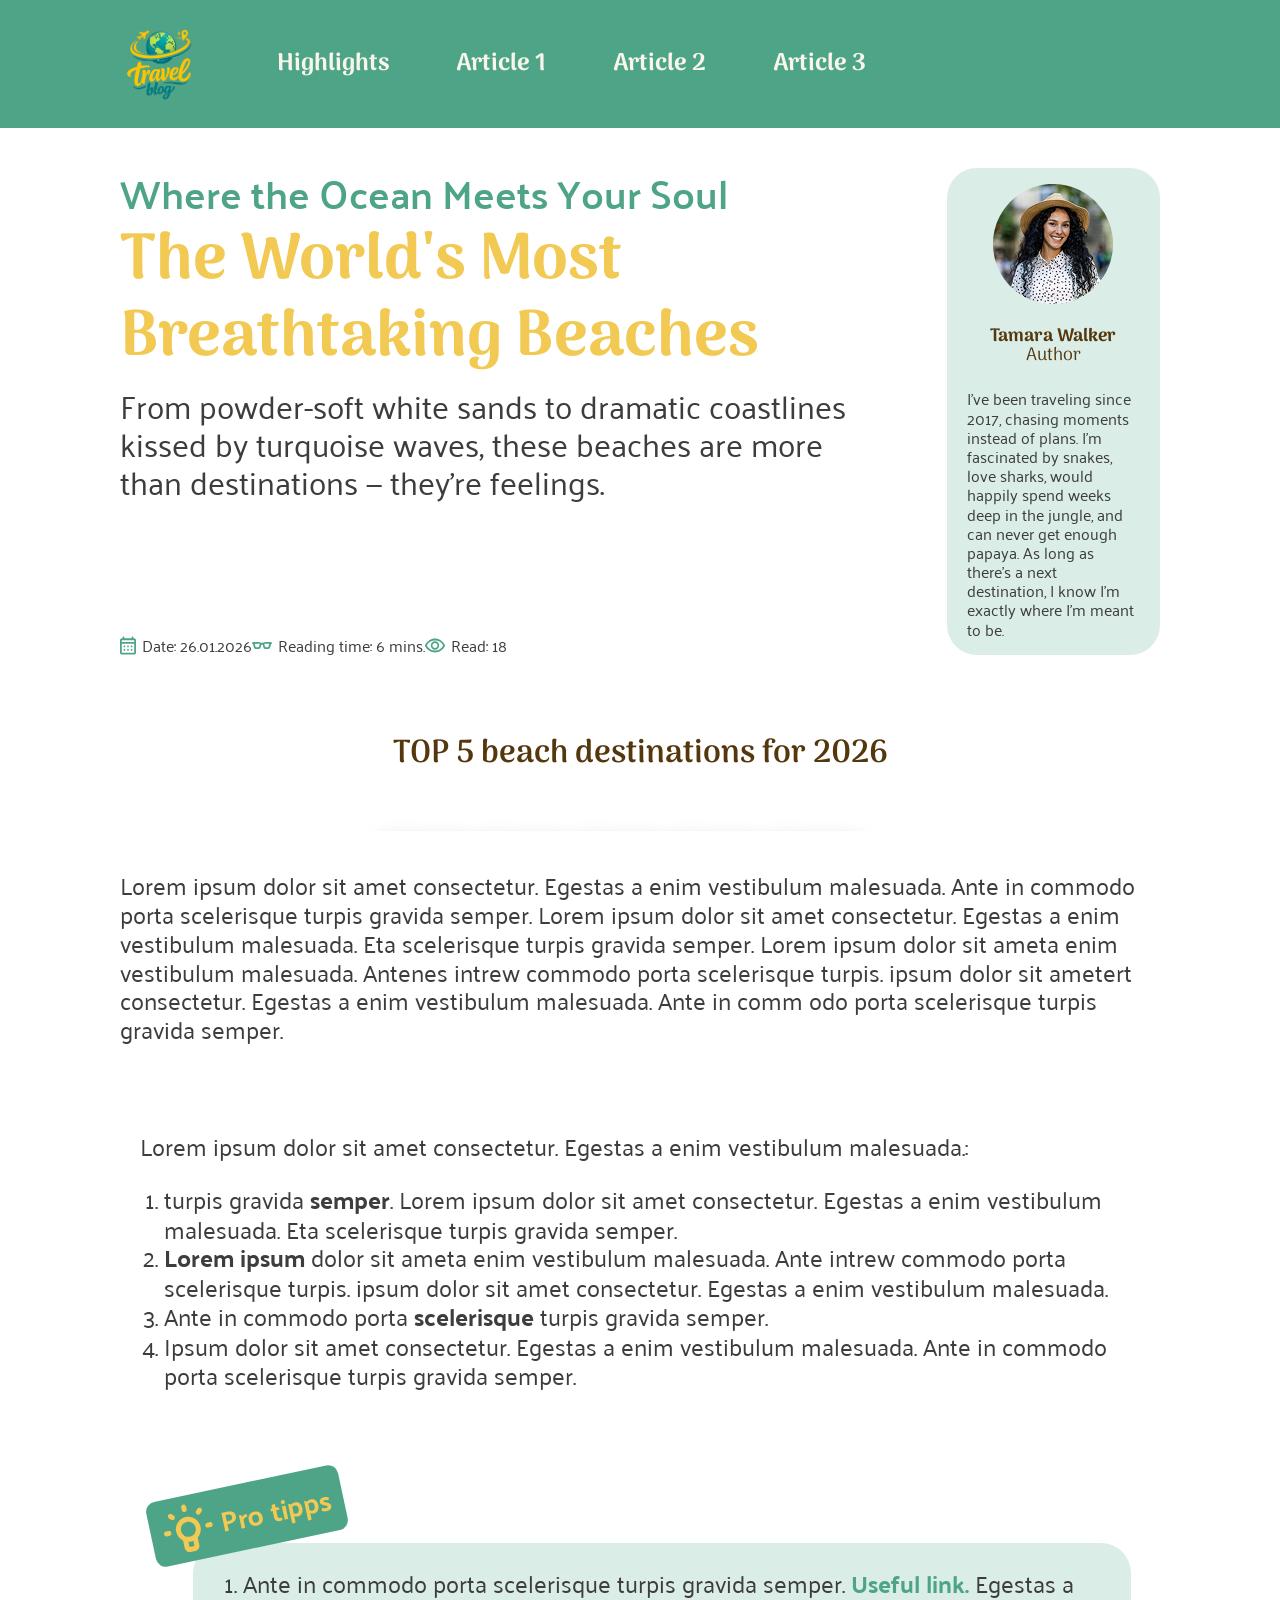
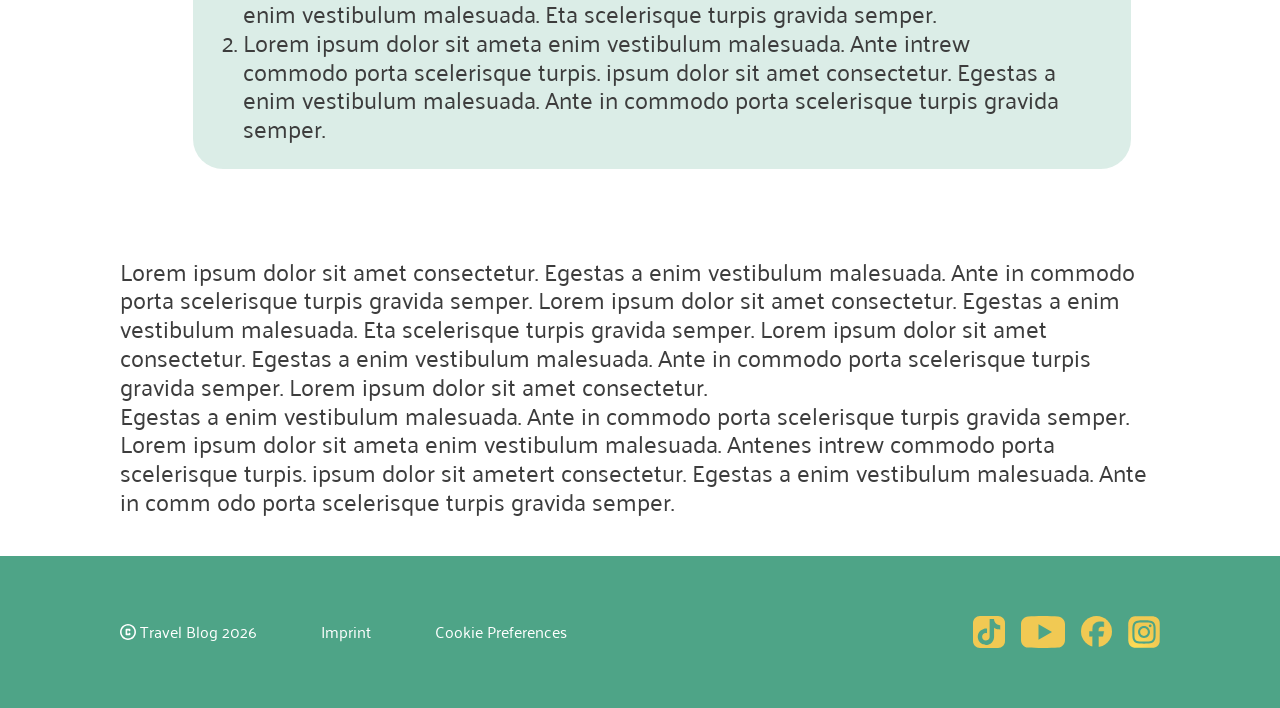
==== page/beaches.html @ 9c5f2b14 "WIP: old work-in-progress recovered" ====
<!doctype html>
<html lang="en">
    <head>
        <meta charset="UTF-8" />
        <meta name="viewport" content="width=device-width, initial-scale=1.0" />
        <title>Travelmate</title>

        <link rel="icon" type="image/x-icon" href="../assets/icons/favicon.png" />
        <link rel="stylesheet" href="../styles/variables.css" />
        <link rel="stylesheet" href="../styles/standard.css" />
        <link rel="stylesheet" href="../styles/fonts.css" />
        <link rel="stylesheet" href="../styles/page/page-definitions.css" />

        <link rel="stylesheet" href="../styles/components/header.css" />
        <link rel="stylesheet" href="../styles/components/content-main.css" />
        <link rel="stylesheet" href="../styles/components/footer.css" />
        <link rel="stylesheet" href="../styles/components/article-header.css" />
        <link rel="stylesheet" href="../styles/components/pro-tipps.css" />

        <link rel="stylesheet" href="../styles/page/beaches.css" />
    </head>
    <body>
        <!-- #region header -->
        <header>
            <nav>
                <a href="../index.html">
                    <img src="../assets/icons/favicon.png" alt="logo-icon" />
                </a>
                <ul>
                    <li>
                        <a href="../index.html">
                            <img class="nav-mobile" src="../assets/icons/mobile-home-icon.svg" alt="home button" />
                        </a>
                        <a class="nav-hover" href="../index.html#section-highlights">
                            <div class="nav-desktop">
                                <p>Highlights</p>
                                <img class="hover0" src="../assets/icons/hover-0.png" alt="hover-0" />
                            </div>
                        </a>
                    </li>
                    <li>
                        <a class="nav-hover" href="../page/beaches.html">
                            <img class="nav-mobile" src="../assets/icons/mobile-rocket-icon.svg" alt="rocket button" />
                            <div class="nav-desktop">
                                <p>Article 1</p>
                                <img class="hover1" src="../assets/icons/hover-1.png" alt="hover-1" />
                            </div>
                        </a>
                    </li>
                    <li>
                        <a class="nav-hover" href="../page/copenhagen.html">
                            <img class="nav-mobile" src="../assets/icons/mobile-help-icon.svg" alt="help button" />
                            <div class="nav-desktop">
                                <p>Article 2</p>
                                <img class="hover2" src="../assets/icons/hover-2.png" alt="hover-2" />
                            </div>
                        </a>
                    </li>
                    <li>
                        <a class="nav-hover" href="../page/pattaya.html">
                            <img
                                class="nav-mobile"
                                src="../assets/icons/mobile-contact-icon.svg"
                                alt="contact button"
                            />
                            <div class="nav-desktop">
                                <p>Article 3</p>
                                <img class="hover3" src="../assets/icons/hover-3.png" alt="hover-3" />
                            </div>
                        </a>
                    </li>
                </ul>
            </nav>
        </header>
        <!-- #endregion header -->

        <!-- #region content-main -->
        <section class="content-main">
            <section class="content-main-section section-header">
                <div>
                    <!-- 1st div =  Container for desktop flexbox -->
                    <div class="header-text">
                        <h2>Where the Ocean Meets Your Soul</h2>
                        <h1>The World's Most Breathtaking Beaches</h1>
                        <p>
                            From powder-soft white sands to dramatic coastlines kissed by turquoise waves, these beaches
                            are more than destinations — they're feelings.
                        </p>
                    </div>
                    <aside class="header-facts">
                        <div class="date">
                            <img src="../assets/icons/calendar-icon.svg" alt="calendar-icon" />
                            <p>Date: 26.01.2026</p>
                        </div>
                        <div class="reading-time">
                            <img src="../assets/icons/eyeglasses-icon.svg" alt="reading-time-icon" />
                            <p>Reading time: 6 mins.</p>
                        </div>
                        <div class="read">
                            <img src="../assets/icons/visibility-icon.svg" alt="reading-time-icon" />
                            <p>Read: 18</p>
                        </div>
                    </aside>
                </div>

                <div class="section-author">
                    <img src="../assets/img/avatar-wallker.png" alt="picture-of-author" />
                    <div class="name">
                        <h4>Tamara Walker</h4>
                        <h4 class="title">Author</h4>
                    </div>
                    <p>
                        I've been traveling since 2017, chasing moments instead of plans. I'm fascinated by snakes, love
                        sharks, would happily spend weeks deep in the jungle, and can never get enough papaya. As long
                        as there's a next destination, I know I'm exactly where I'm meant to be.
                    </p>
                </div>
            </section>
            <section class="content-main-section section-slider">
                <h3>TOP 5 beach destinations for 2026</h3>
                <section class="slider-cards">
                    <div class="radio_space">
                        <input type="radio" name="slider" value="zero" checked/>
                    </div>
                    <div class="radio_space">
                        <input type="radio" name="slider" value="one" />
                    </div>
                    <div class="radio_space">
                        <input type="radio" name="slider" value="two" />
                    </div>
                    <div class="radio_space">
                        <input type="radio" name="slider" value="three" />
                    </div>
                    <div class="radio_space">
                        <input type="radio" name="slider" value="four" />
                    </div>
                    <div class="card-wrapper">
                        <img class="cards-element ele-zero" src="../assets/img/beaches-img-4.jpg" alt="beach-img-0" />
                        <img class="cards-element ele-one" src="../assets/img/beaches-img-3.jpg" alt="beach-img-1" />
                        <img class="cards-element ele-two" src="../assets/img/beaches-img-2.jpg" alt="beach-img-2" />
                        <img class="cards-element ele-three" src="../assets/img/beaches-img-1.jpg" alt="beach-img-3" />
                        <img class="cards-element ele-four" src="../assets/img/beaches-img-0.jpg" alt="beach-img-4" />
                    </div>
                </section>
            </section>
            <section class="content-main-section section-article">
                <article>
                    <p>
                        Lorem ipsum dolor sit amet consectetur. Egestas a enim vestibulum malesuada. Ante in commodo
                        porta scelerisque turpis gravida semper. Lorem ipsum dolor sit amet consectetur. Egestas a enim
                        vestibulum malesuada. Eta scelerisque turpis gravida semper. Lorem ipsum dolor sit ameta enim
                        vestibulum malesuada. Antenes intrew commodo porta scelerisque turpis. ipsum dolor sit ametert
                        consectetur. Egestas a enim vestibulum malesuada. Ante in comm odo porta scelerisque turpis
                        gravida semper.
                    </p>
                    <div class="list">
                        <p>Lorem ipsum dolor sit amet consectetur. Egestas a enim vestibulum malesuada.:</p>
                        <ol>
                            <li>
                                turpis gravida <strong>semper</strong>. Lorem ipsum dolor sit amet consectetur. Egestas
                                a enim vestibulum malesuada. Eta scelerisque turpis gravida semper.
                            </li>
                            <li>
                                <strong>Lorem ipsum</strong> dolor sit ameta enim vestibulum malesuada. Ante intrew
                                commodo porta scelerisque turpis. ipsum dolor sit amet consectetur. Egestas a enim
                                vestibulum malesuada.
                            </li>
                            <li>Ante in commodo porta <strong>scelerisque</strong> turpis gravida semper.</li>
                            <li>
                                Ipsum dolor sit amet consectetur. Egestas a enim vestibulum malesuada. Ante in commodo
                                porta scelerisque turpis gravida semper.
                            </li>
                        </ol>
                    </div>
                    <aside>
                        <div class="section-pro-tipps">
                            <div class="pro-tipps-icon">
                                <img src="../assets/icons/pro-tipp-icon.svg" alt="light-bulb-icon" />
                                <p>Pro tipps</p>
                            </div>
                            <div class="pro-tipps-ol-spacing">
                                <ol>
                                    <li>
                                        Ante in commodo porta scelerisque turpis gravida semper.
                                        <a href="https://www.w3schools.com/tags/tag_span.asp">Useful link.</a> Egestas a
                                        enim vestibulum malesuada. Eta scelerisque turpis gravida semper.
                                    </li>
                                    <li>
                                        Lorem ipsum dolor sit ameta enim vestibulum malesuada. Ante intrew commodo porta
                                        scelerisque turpis. ipsum dolor sit amet consectetur. Egestas a enim vestibulum
                                        malesuada. Ante in commodo porta scelerisque turpis gravida semper.
                                    </li>
                                </ol>
                            </div>
                        </div>
                    </aside>
                    <p>
                        Lorem ipsum dolor sit amet consectetur. Egestas a enim vestibulum malesuada. Ante in commodo
                        porta scelerisque turpis gravida semper. Lorem ipsum dolor sit amet consectetur. Egestas a enim
                        vestibulum malesuada. Eta scelerisque turpis gravida semper. Lorem ipsum dolor sit amet
                        consectetur. Egestas a enim vestibulum malesuada. Ante in commodo porta scelerisque turpis
                        gravida semper. Lorem ipsum dolor sit amet consectetur.<br />
                        Egestas a enim vestibulum malesuada. Ante in commodo porta scelerisque turpis gravida semper.
                        Lorem ipsum dolor sit ameta enim vestibulum malesuada. Antenes intrew commodo porta scelerisque
                        turpis. ipsum dolor sit ametert consectetur. Egestas a enim vestibulum malesuada. Ante in comm
                        odo porta scelerisque turpis gravida semper.
                    </p>
                </article>
            </section>
        <!-- #endregion content-main -->

        <!-- #region footer -->
        <footer>
            <div>
                <div class="footer-copyright">
                    <ul>
                        <li>
                            <a href="../page/imprint.html"> <p>Imprint</p></a>
                        </li>
                        <li class="cookies">
                            <p>Cookie Preferences</p>
                        </li>
                        <li class="copyright">
                            <img src="../assets/icons/copyright-icon.svg" alt="copyright-icon" />
                            <p>Travel Blog 2026</p>
                        </li>
                    </ul>
                </div>
                <div class="footer-social">
                    <a href="https://www.tiktok.com/de-DE/" target="_blank">
                        <img src="../assets/icons/socials-tiktok-icon.svg" alt="tiktok-icon" />
                    </a>
                    <a href="https://www.youtube.com/" target="_blank">
                        <img src="../assets/icons/socials-youtube-icon.svg" alt="youtube-icon" />
                    </a>
                    <a href="https://www.facebook.com/" target="_blank">
                        <img src="../assets/icons/socials-facebook-icon.svg" alt="facebook-icon" />
                    </a>
                    <a href="https://www.instagram.com/" target="_blank">
                        <img src="../assets/icons/socials-instagram-icon.svg" alt="instagram-icon" />
                    </a>
                </div>
            </div>
        </footer>
        <!-- #endregion footer -->
    </body>
</html>
---- styles/variables.css ----
:root {
    /* <!-- #region colors --> */

    /* green #4ea487 */
    --color-main1: rgb(78, 164, 135);

    /* yellow #f1c953 */
    --color-main2: rgb(241, 201, 83);

    /* light-green #4ea48733 */
    --color-background: rgba(78, 164, 135, 0.2);

    /* very light-green ##4EA4874D */
    --color-bg-rslider: rgba(78, 164, 135, 0.302);
    
    /* brown #54370d */
    --text-color: rgb(84, 55, 13);

    /* grey #3d3d3d*/
    --paragraph-color: rgb(61, 61, 61);

    /* <!-- #endregion colors --> */

    /* <!-- #region border radius --> */

    --border-radius-desktop-bubble: 30px;
    --border-radius-mobile: 30px;

    /* <!-- #endregion border racius --> */

    /* <!-- #region ARTICLE fonts --> */
    --f-size-h1-desk: 4rem;
    --f-size-h2-desk: 2.5rem;
    --f-size-h3-desk: 2rem;
    --f-size-header-p-desk: 2rem;
    --f-size-h4-desk: 1.125rem;
    --f-size-author-p-desk: 1rem;
    --f-size-p-desk: 1.5rem;

    --f-size-h1-mobile: 2.5rem;
    --f-size-h2-mobile: 1.25rem;
    --f-size-h3-mobile: 1.25rem;
    --f-size-header-p-mobile: 1.125rem;
    --f-size-h4-mobile: 1rem;
    --f-size-author-p-mobile: 1rem;
    --f-size-p-mobile: 1rem;

    /* <!-- #endregion article fonts --> */

    /* #region faint-radio-slider */
    --fslider-height: 533px;
    --fslider-radio-size: 28px;
    --rslider-radio-size: 22px;
    --fslider-radio-border-radius: 20px;
    --fslider-radio-highlight: #f1c953;
    --fslider-radio-gap: 22px;
    --rslider-radio-gap: 8px;
    --fslider-radio-hover-w: 40px;
    /* #endregion faint-radio-slider */
}
---- styles/standard.css ----
* {
    box-sizing: border-box;
    position: relative;
    margin: 0;
    padding: 0;
    scroll-behavior: smooth;
}

html {
    font-size: 16px;
}
---- styles/fonts.css ----
/* arima-regular - latin */
@font-face {
    font-display: swap; /* Check https://developer.mozilla.org/en-US/docs/Web/CSS/@font-face/font-display for other options. */
    font-family: 'Arima';
    font-style: normal;
    font-weight: 400;
    src: url('../assets/fonts/arima-v7-latin-regular.woff2') format('woff2'); /* Chrome 36+, Opera 23+, Firefox 39+, Safari 12+, iOS 10+ */
}
/* arima-600 - latin */
@font-face {
    font-display: swap; /* Check https://developer.mozilla.org/en-US/docs/Web/CSS/@font-face/font-display for other options. */
    font-family: 'Arima';
    font-style: normal;
    font-weight: 600;
    src: url('../assets/fonts/arima-v7-latin-600.woff2') format('woff2'); /* Chrome 36+, Opera 23+, Firefox 39+, Safari 12+, iOS 10+ */
}
/* arima-700 - latin */
@font-face {
    font-display: swap; /* Check https://developer.mozilla.org/en-US/docs/Web/CSS/@font-face/font-display for other options. */
    font-family: 'Arima';
    font-style: normal;
    font-weight: 700;
    src: url('../assets/fonts/arima-v7-latin-700.woff2') format('woff2'); /* Chrome 36+, Opera 23+, Firefox 39+, Safari 12+, iOS 10+ */
}
/* palanquin-regular - latin */
@font-face {
    font-display: swap; /* Check https://developer.mozilla.org/en-US/docs/Web/CSS/@font-face/font-display for other options. */
    font-family: 'Palanquin';
    font-style: normal;
    font-weight: 400;
    src: url('../assets/fonts/palanquin-v17-latin-regular.woff2') format('woff2'); /* Chrome 36+, Opera 23+, Firefox 39+, Safari 12+, iOS 10+ */
}
/* palanquin-500 - latin */
@font-face {
    font-display: swap; /* Check https://developer.mozilla.org/en-US/docs/Web/CSS/@font-face/font-display for other options. */
    font-family: 'Palanquin';
    font-style: normal;
    font-weight: 500;
    src: url('../assets/fonts/palanquin-v17-latin-500.woff2') format('woff2'); /* Chrome 36+, Opera 23+, Firefox 39+, Safari 12+, iOS 10+ */
}
/* palanquin-600 - latin */
@font-face {
    font-display: swap; /* Check https://developer.mozilla.org/en-US/docs/Web/CSS/@font-face/font-display for other options. */
    font-family: 'Palanquin';
    font-style: normal;
    font-weight: 600;
    src: url('../assets/fonts/palanquin-v17-latin-600.woff2') format('woff2'); /* Chrome 36+, Opera 23+, Firefox 39+, Safari 12+, iOS 10+ */
}
/* palanquin-700 - latin */
@font-face {
    font-display: swap; /* Check https://developer.mozilla.org/en-US/docs/Web/CSS/@font-face/font-display for other options. */
    font-family: 'Palanquin';
    font-style: normal;
    font-weight: 700;
    src: url('../assets/fonts/palanquin-v17-latin-700.woff2') format('woff2'); /* Chrome 36+, Opera 23+, Firefox 39+, Safari 12+, iOS 10+ */
}
/* palanquin-dark-600 - latin */
@font-face {
    font-display: swap; /* Check https://developer.mozilla.org/en-US/docs/Web/CSS/@font-face/font-display for other options. */
    font-family: 'Palanquin Dark';
    font-style: normal;
    font-weight: 600;
    src: url('../assets/fonts/palanquin-dark-v17-latin-600.woff2') format('woff2'); /* Chrome 36+, Opera 23+, Firefox 39+, Safari 12+, iOS 10+ */
}
---- styles/page/page-definitions.css ----
/* global definitions for all sub-pages that are not index.html */
/* NOTE: clamp diff-size cant be done with variables */
h1 {
    font-family: "Arima";
    font-weight: 700;
    font-size: clamp(
        var(--f-size-h1-mobile),
        calc(100vw * (4 - 2.5) / 52.5 + var(--f-size-h1-mobile)),
        var(--f-size-h1-desk)
    );

    color: var(--color-main2);
    line-height: 120%;
}

h2 {
    font-family: "Palanquin";
    font-weight: 600;
    font-size: clamp(
        var(--f-size-h2-mobile),
        calc(100vw * (2.5 - 1.25) / 52.5 + var(--f-size-h2-mobile)),
        var(--f-size-h2-desk)
    );

    color: var(--color-main1);
}

h3 {
    font-family: "Arima";
    font-weight: 600;
    font-size: clamp(var(--f-size-h3-mobile), calc((var(--f-size-h3-desk) * 100vw / 840px)), var(--f-size-h3-desk));
    font-size: clamp(
        var(--f-size-h3-mobile),
        calc(100vw * (2 - 1.25) / 52.5 + var(--f-size-h3-mobile)),
        var(--f-size-h3-desk)
    );

    color: var(--text-color);
    line-height: 120%;
}

h4 {
    font-family: "Arima";
    font-weight: 700;
    font-size: clamp(var(--f-size-h4-mobile), calc((var(--f-size-h4-desk) * 100vw / 840px)), var(--f-size-h4-desk));
    font-size: clamp(
        var(--f-size-h4-mobile),
        calc(100vw * (1.125 - 1) / 52.5 + var(--f-size-h4-mobile)),
        var(--f-size-h4-desk)
    );
    color: var(--text-color);
}

p,
li,
a {
    font-family: "Palanquin";
    font-weight: 400;
    font-size: clamp(var(--f-size-p-mobile), calc((var(--f-size-p-desk) * 100vw / 840px)), var(--f-size-p-desk));
    font-size: clamp(
        var(--f-size-p-mobile),
        calc(100vw * (1.5 - 1) / 52.5 + var(--f-size-p-mobile)),
        var(--f-size-p-desk)
    );
    color: var(--text-color);
    line-height: 120%;
}

/* #region media queries */
@media screen and (min-width: 769px) {
    p,
    li,
    a {
        color: var(--paragraph-color);
    }
}

/* OPTIONAL media query */
@media screen and (max-width: 319px) {
    h1,
    h2,
    h3 {
        font-size: clamp(1rem, calc(100vw * (2.5 - 1) / 52.5 + 1rem), (var(--f-size-h1-mobile)));
    }
}
/* #endregion media queries */
---- styles/components/header.css ----
/* #region header */
header {
    nav {
        display: flex;
        justify-content: center;
        height: 70px;
        background-color: var(--color-main1);
    }

    a {
        display: flex;
        align-items: center;
        height: 100%;
        text-decoration: none;

        p {
            font-family: "Arima";
            font-weight: 700;
            font-size: 1.5rem;
            color: #f8f5eb;
        }
    }

    .nav-hover:hover {
        p {
            color: var(--color-main2);
        }

        .nav-desktop > img {
            transition: all 200ms ease-in-out;
            opacity: 1;
        }
    }

    .nav-hover:active {
        p {
            color: #f8f5eb;
        }
    }

    img {
        height: 56px;
        width: 56px;
    }

    ul {
        transition: all 150ms ease-in-out;

        display: flex;
        align-items: center;
        justify-content: center;

        position: fixed;
        bottom: 0;
        z-index: 3;

        width: 100%;
        height: 88px;
        gap: 48px;

        background-color: var(--color-main2);
        list-style-type: none;

        li {
            display: flex;
            height: 100%;
            align-items: center;

            img {
                height: 40px;
                width: 40px;
            }
        }
    }
}

/* mobile-first: do not show desktop version of nav-bar */
.nav-desktop {
    display: none;
}
/* #endregion header */

/* #region media queries */
@media screen and (min-width: 769px) {
    p,
    li,
    a {
        color: var(--paragraph-color);
    }
    /* #region header min-width: 769px */
    .nav-desktop {
        display: flex;
        flex-direction: column;
        align-items: center;
        position: relative;

        img {
            position: absolute;
            object-fit: contain;
            width: calc(100% + 50px);

            opacity: 0;
            transition: all 200ms ease-in-out;
        }

        .hover0 {
            top: 5px;
        }
        .hover1 {
            bottom: 19px;
        }
        .hover2 {
            top: 15px;
        }
        .hover3 {
            top: -24px;
            height: 80px;
        }
    }

    .nav-mobile {
        display: none;
    }

    header {
        nav {
            height: 128px;
            padding: 0px max(calc(50% - 600px), 120px);
            justify-content: flex-start;
            gap: clamp(16px, calc((100vw - 800px) * 86 / 600 + 16px), 102px);
        }

        ul {
            transition: all 0s ease-in-out; /* desktop -> mobile transition only unidirectional */

            position: relative;
            height: 100%;
            width: auto;
            gap: clamp(8px, calc((100vw - 800px) * 64 / 600 + 16px), 72px);
            background-color: #00000000;
        }

        img {
            height: 72px;
            width: 72px;
            padding-left: 6px;
        }
    }
    /* #endregion header min-width: 769px */
}

/* OPTIONAL media query */
@media screen and (max-width: 319px) {
    header {
        ul {
            height: clamp(20px, calc(100vw * 68 / 319 + 20px), 88px);
            transition: all 0s ease-in-out;

            gap: clamp(5px, calc(33vw * 43 / 319 + 5px), 48px);

            li img {
                width: clamp(16px, calc(60vw * 24 / 319 + 16px), 40px);
                height: clamp(16px, calc(60vw * 24 / 319 + 16px), 40px);
            }
        }
    }
}
/* #endregion media queries */
---- styles/components/content-main.css ----
.content-main {
    display: flex;
    flex-direction: column;
    align-items: center;
    width: 100%;
}

/* smooth content limitation for content sections with up to 120px padding */
/* |  |<---------- 1440 ---------->|  | */
/* |  |            Hero            |  | */
/* |  |<-120| Content (desk) |120->|  | */
/* |  |<- 20| Content (mobi) | 20->|  | */

.content-main-section {
    height: 100%;
    width: 100%;
    /* padding desktop/mobile top/bottom 80px -> 40px & left/right 120px -> 20px */
    padding: clamp(24px, calc((100vw - 400px) * (40 - 24) / 820 + 24px), 40px)
        clamp(20px, calc((100vw - 400px) * 100 / 840 + 20px), 120px);
}

@media screen and (min-width: 1441px) {
    .content-main-section {
        padding: 40px max(calc(50% - 720px + 120px), 120px);
    }
}
---- styles/components/footer.css ----
/* #region footer */
footer {
    background-color: var(--color-main1);
    height: 134px;
    margin-bottom: 88px;
    width: 100%;
    padding: 24px clamp(30px, calc((100vw - 400px) * 96 / 840 + 24px), 120px);
    display: flex;
    align-items: center;

    div {
        width: 100%;
        display: flex;
        justify-content: space-between;
        align-items: flex-end;
    }

    p {
        color: white;
        font-size: 1rem;
    }

    a {
        text-decoration: none;
        color: white;
        font-family: "Palanquin";
        font-size: 1rem;
    }

    .footer-copyright {
        display: flex;
        align-items: center;
        ul {
            display: flex;
            align-items: flex-start;
            list-style-type: none;
            display: flex;
            flex-direction: column;
            gap: 8px;
        }

        img {
            height: 16px;
        }

        .copyright {
            display: flex;
            align-items: center;
            gap: 4px;
        }
    }
    .footer-social {
        display: flex;
        align-items: flex-end;
        justify-content: flex-end;
        width: 200px;
        gap: clamp(8px, 3.5vw, 16px);

        img {
            height: 24px;
        }
        a {
            display: flex;
            align-items: center;
        }
    }
}
/* #endregion footer */

/* #region media queries */
@media screen and (min-width: 1441px) {
    footer {
        padding: 24px max(calc(50% - 720px + 120px), 120px);
    }
}

@media screen and (min-width: 769px) {
    footer {
        height: 152px;
        margin-bottom: 0;
        align-items: center;

        div {
            align-items: center;
        }

        .footer-copyright ul {
            display: flex;
            flex-direction: row;
            align-items: center;
            gap: clamp(8px, 5vw, 72px);
        }

        .copyright {
            order: -2;
            font-size: 1.125rem;
        }

        .footer-social {
            img {
                height: 32px;
            }

            a {
                display: flex;
                align-items: center;
            }
        }
    }
}

@media screen and (min-width: 320px) and (max-width: 374px) {
    footer {
        margin-bottom: clamp(20px, calc(100vw * 68 / 319 + 20px), 88px);

        div {
            flex-direction: column;
            gap: 5px;

            .footer-copyright {
                align-items: flex-start;
                ul {
                    .cookies {
                        display: none;
                    }
                    .copyright {
                        order: -2;
                    }
                }
            }

            .footer-social {
                flex-direction: row;
                align-items: space-between;
                width: 100%;
            }
        }
    }
}

/* OPTIONAL media query */
@media screen and (max-width: 319px) {
    footer {
        margin-bottom: clamp(20px, calc(100vw * 68 / 319 + 20px), 88px);
        height: clamp(80px, calc(100vw * 54 / 319 + 80px), 134px);
        padding: 0;

        div {
            flex-direction: column;
            gap: 5px;
            .footer-copyright {
                align-items: center;

                ul {
                    .cookies {
                        display: none;
                    }
                    .copyright {
                        order: -2;
                    }
                    a,
                    p {
                        font-size: clamp(0.5rem, calc(100vw * 0.5 / 20 + 0.5rem), 1rem);
                    }
                }
            }

            .footer-social {
                flex-direction: row;
                justify-content: center;
                /* align-items: space-between; */
                align-items: flex-start;

                width: 100%;
                img {
                    width: clamp(16px, calc(100vw * 16 / 319 + 16px), 32px);
                }
            }
        }
    }
}
/* #endregion footer min-width: 769px*/

/* #endregion media queries */
---- styles/components/article-header.css ----
.section-header {
    height: 100%;
    width: 100%;
    display: flex;
    flex-direction: column;
    gap: 24px;

    > div {
        display: flex;
        flex-direction: column;
        justify-content: center;
        text-align: left;
        gap: 24px;
    }

    h2 {
        line-height: 120%;
    }
    .header-text {
        height: 100%;
        display: flex;
        flex-direction: column;
        gap: 8px;
    }
}

.section-author {
    width: 100%;
    background-color: var(--color-background);
    border-radius: var(--border-radius-mobile);

    display: flex;
    flex-direction: column;
    align-items: center;
    gap: 16px;
    padding: 16px 8px;

    p,
    h4 {
        text-align: center;
    }

    .title {
        font-weight: 400;
        line-height: 110%;
    }

    .name {
        gap: 0;
        line-height: 110%;
    }
}

.header-facts {
    width: 100%;
    display: flex;
    gap: clamp(16px, calc((100vw - 400px) * 16px / 1000px + 16px), 32px);
    flex-wrap: wrap;

    div {
        display: flex;
        flex-direction: row;
        gap: 6px;
    }
    .date img {
        width: 16px;
    }
    .reading-time img {
        width: 20px;
    }
    .read img {
        width: 20px;
    }
}

/* #region media queries */
@media screen and (min-width: 769px) {
    .section-header {
        display: flex;
        flex-direction: row;
        justify-content: space-between;

        p {
            font-size: 2rem;
            width: 95%;
        }

        aside p {
            font-size: 1rem;
        }

        .section-author {
            padding: 16px 16px;
            width: 45%;

            p {
                font-size: 1rem;
                text-align: left;
            }
            .name {
                gap: 6px;
            }
        }
    }
}
/* #endregion media queries */
---- styles/components/pro-tipps.css ----
.section-pro-tipps {
    height: 100%;
    width: 100%;

    /* as in other clamps: use linear function f(x) = m(x-x0)+y0 with m = (y2 - y1) / (x2 - x1)*/
    padding: 0 clamp(0px, calc((100vw - 400px) * 33.5 / (1400 - 400)), 33.5px);

    display: flex;
    flex-direction: column;
    justify-content: center;
    align-items: flex-start;

    position: relative;

    .pro-tipps-icon {
        /* position: absolute; */
        display: flex;
        align-items: center;
        justify-content: center;
        background-color: var(--color-main1);

        gap: 8px;
        border-radius: 10px;
        height: 66px;
        width: 196px;

        transform: rotate(-12deg);
        top: 6px;
        /* left: 0px; */

        p {
            color: var(--color-main2);
            font-size: 1.75rem;
            font-weight: 700;
        }

        img {
            width: 50px;
            height: 50px;
        }
    }

    .pro-tipps-ol-spacing {
        padding-left: clamp(0px, calc(100vw - 400px) * (50 / 1000), 50px);
    }

    ol {
        background-color: var(--color-background);
        border-radius: 30px;

        /* school was a while ago... f(x) = (x-x1) * (y2 - y1) / (x2 - x1) + y1 */
        padding: clamp(24px, calc((100vw - 400px) * 2 / 1000 + 24px), 26px) clamp(23px, calc((100vw * 27 / 900 + 23px)), 50px);

        a {
            text-decoration: none;
            color: var(--color-main1);
            font-weight: 700;
        }
    }
}
---- styles/page/beaches.css ----
/* #region content-main */
.section-article {
    article {
        display: flex;
        flex-direction: column;
        align-items: center;
        gap: 32px;

        .list {
            width: min(1000px, 100%);
            display: flex;
            flex-direction: column;
            list-style-position: outside;
            gap: 24px;

            p {
                width: 100%;
            }

            ol {
                padding-left: 3ch;
                width: 100%;
                display: flex;
                flex-direction: column;
            }
        }
    }
}

/* #region slider */
.section-slider {
    position: relative;
    display: flex;
    flex-direction: column;
    align-items: center;
    justify-content: center;

    /* too old for school... f(x) = (x-x1) * (y2 - y1) / (x2 - x1) + y1 */
    gap: clamp(16px, calc((100vw - 400px) * (64px - 16px) / (1400px - 400px) + 16px), 64px);

    width: 100%;
    overflow: hidden;

    .radio_space {
        display: flex;
        align-items: flex-end;
        justify-content: center;
        width: var(--fslider-radio-hover-w);
        height: 100%;
    }

    .slider-cards {
        display: flex;
        height: clamp(360px, calc((100vw - 400px) * 80px / (769px - 400px)) + 360px, 440px);

        /* enough space for hover effect */
        gap: calc(var(--rslider-radio-gap) - calc((var(--fslider-radio-hover-w) - var(--rslider-radio-size)) / 2));

        .card-wrapper {
            width: 100%;
            height: 100%;

            display: flex;
            flex-direction: row;
            transition: all 0.5s ease-in-out;
        }

        .cards-element {
            width: clamp(200px, calc((100vw - 400px) * 100px / 1000px) + 200px, 300px);
            height: clamp(300px, calc((100vw - 400px) * 140px / 1000px) + 300px, 440px);

            object-fit: cover;
            /* object-position: center; */
            z-index: 1;

            box-shadow: -9px 5px 20px 0px #00000040;
            border-radius: 16px;

            transform-origin: 50% 50%;
            transition: transform 250ms ease-in-out;
        }

        input {
            z-index: 2;

            appearance: none;
            background-color: var(--color-bg-rslider);
            width: var(--rslider-radio-size);
            height: var(--rslider-radio-size);
            border-radius: var(--fslider-radio-border-radius);
        }

        input:hover {
            width: var(--fslider-radio-hover-w);
            background-color: var(--color-main1);
        }

        /* set up selection */
        input[type="radio"] {
            display: grid;
            place-content: center;
        }

        /* design selection */
        input[type="radio"]::before {
            content: "";
            width: var(--fslider-radio-hover-w);
            height: var(--rslider-radio-size);
            border-radius: 20px;
            transition: 120ms transform ease-in-out;

            /* set the shadow "too big" (overflow circle) and still hide it */
            box-shadow: inset 2em 2em var(--color-main1);
            transform: scale(0);
        }

        /* show selection */
        input[type="radio"]:checked::before {
            transform: scale(1);
        }
    }
}
/* #endregion slider */
/* #endregion content-main */

/* #region media queries */
@media screen and (max-width: 768px) {
    .card-wrapper {
        position: absolute;
    }

    /* add radio functionality */
    .radio_space:has(input[value="zero"]:checked) ~ .card-wrapper {
        .ele-zero {
            transform: perspective(250px) rotateY(0deg) translateX(20px);
        }
        .ele-zero ~ .cards-element {
            transform: perspective(250px) rotateY(-20deg) translateX(20px);
        }
    }

    .radio_space:has(input[value="one"]:checked) ~ .card-wrapper {
        .ele-one ~ .cards-element {
            transform: perspective(250px) rotateY(-20deg) translateX(20px);
        }
    }

    .radio_space:has(input[value="two"]:checked) ~ .card-wrapper {
        .ele-two ~ .cards-element {
            transform: perspective(250px) rotateY(-20deg) translateX(20px);
        }
    }

    .radio_space:has(input[value="three"]:checked) ~ .card-wrapper {
        .ele-three ~ .cards-element {
            transform: perspective(250px) rotateY(-20deg) translateX(20px);
        }
    }

    .radio_space:has(input[value="four"]:checked) ~ .card-wrapper {
        .ele-four ~ .cards-element {
            transform: perspective(250px) rotateY(-20deg) translateX(20px);
        }
    }
}

@media screen and (min-width: 769px) {
    .card-wrapper {
        position: absolute;
    }

    .cards-element {
        transform: perspective(250px) rotateY(10deg) translate(-9px);
    }

    .section-slider {
        .card-wrapper {
            position: static;
        }

        .radio_space {
            display: none;
        }

        .cards-element {
            transform: perspective(250px) rotateY(10deg) translate(-9px);
        }

        .slider-cards {
            top: 64px;

            .cards-element:hover {
                transform: perspective(250px) rotateY(0) translateX(0) scaleX(1.5) scaleY(1.2);
                z-index: 2;
            }

            .cards-element:hover ~ .cards-element {
                transform: perspective(250px) rotateY(-10deg) translateX(-20px);
            }
        }
    }
    .section-article {
        article {
            gap: 88px;
        }
    }
}
/* #endregion media queries */
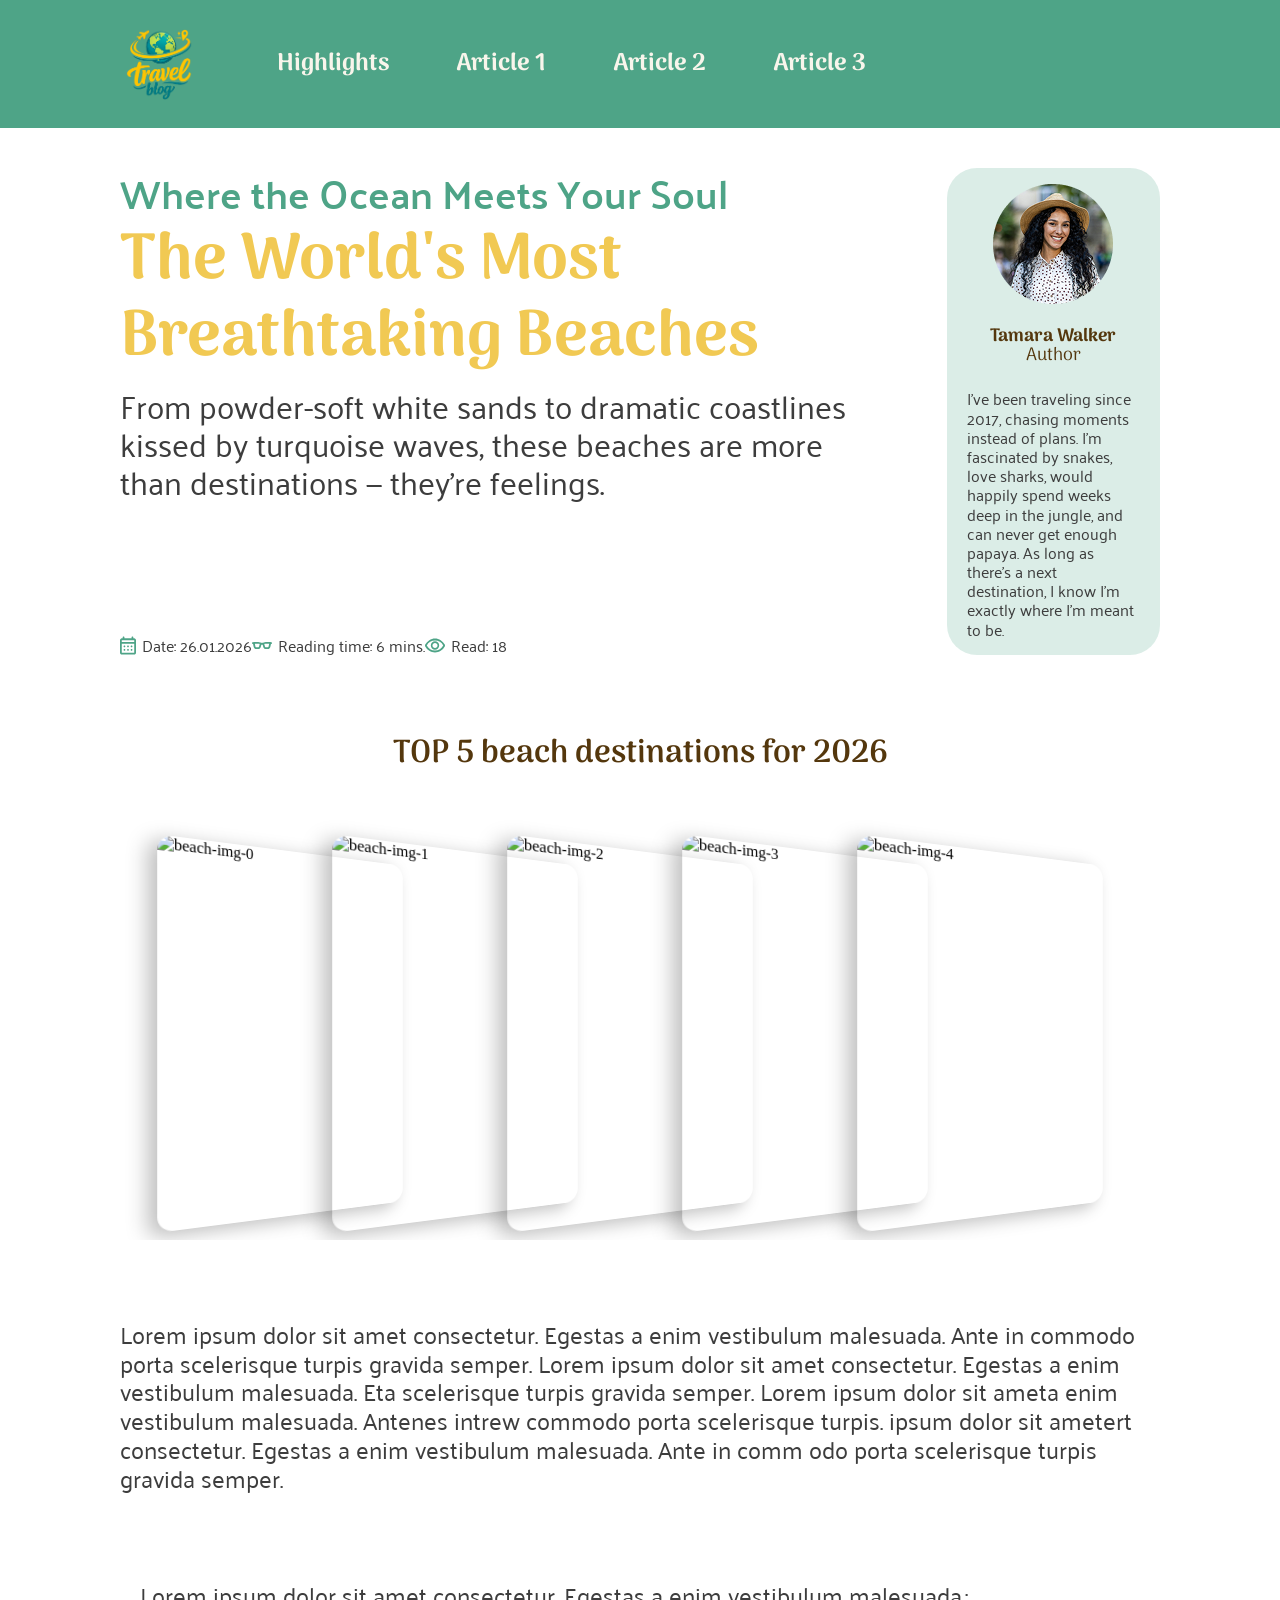
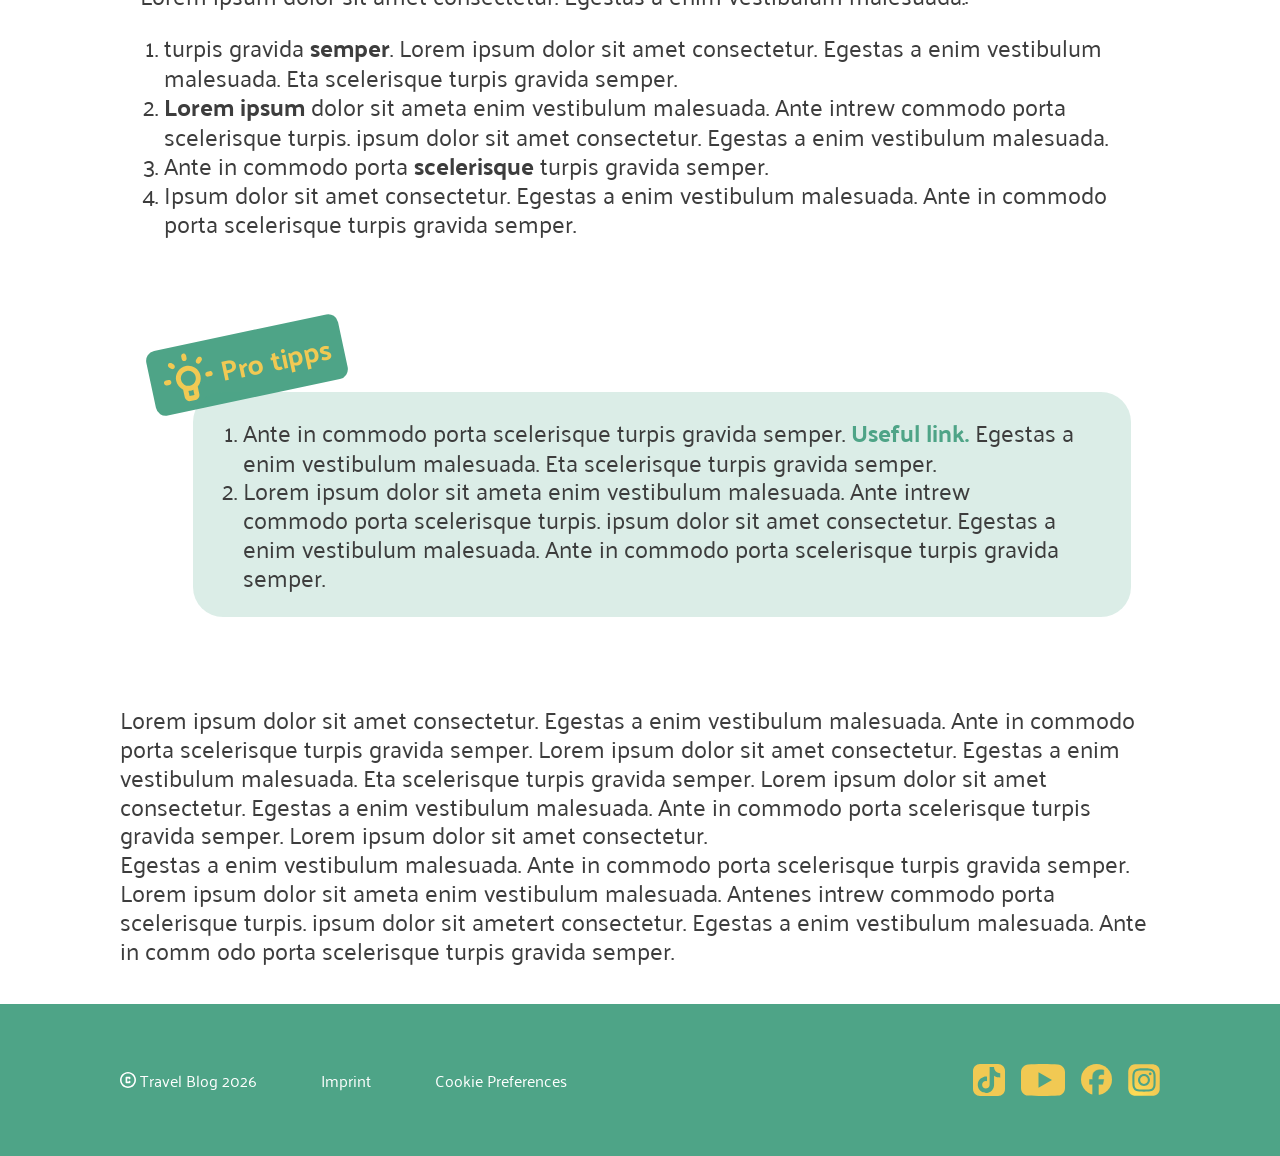
==== commit 44d336c1: "desktop slider full functional" ====
--- a/page/beaches.html
+++ b/page/beaches.html
@@ -116,31 +116,53 @@
                     </p>
                 </div>
             </section>
-            <section class="content-main-section section-slider">
-                <h3>TOP 5 beach destinations for 2026</h3>
-                <section class="slider-cards">
-                    <div class="radio_space">
-                        <input type="radio" name="slider" value="zero" checked/>
-                    </div>
-                    <div class="radio_space">
-                        <input type="radio" name="slider" value="one" />
-                    </div>
-                    <div class="radio_space">
-                        <input type="radio" name="slider" value="two" />
-                    </div>
-                    <div class="radio_space">
-                        <input type="radio" name="slider" value="three" />
-                    </div>
-                    <div class="radio_space">
-                        <input type="radio" name="slider" value="four" />
-                    </div>
-                    <div class="card-wrapper">
-                        <img class="cards-element ele-zero" src="../assets/img/beaches-img-4.jpg" alt="beach-img-0" />
-                        <img class="cards-element ele-one" src="../assets/img/beaches-img-3.jpg" alt="beach-img-1" />
-                        <img class="cards-element ele-two" src="../assets/img/beaches-img-2.jpg" alt="beach-img-2" />
-                        <img class="cards-element ele-three" src="../assets/img/beaches-img-1.jpg" alt="beach-img-3" />
-                        <img class="cards-element ele-four" src="../assets/img/beaches-img-0.jpg" alt="beach-img-4" />
-                    </div>
+            <section class="content-main-section">
+                <section class="section-slider">
+                    <h3>TOP 5 beach destinations for 2026</h3>
+                    <section class="slider-cards">
+                        <div class="radio_space">
+                            <input type="radio" name="slider" value="zero" checked />
+                        </div>
+                        <div class="radio_space">
+                            <input type="radio" name="slider" value="one" />
+                        </div>
+                        <div class="radio_space">
+                            <input type="radio" name="slider" value="two" />
+                        </div>
+                        <div class="radio_space">
+                            <input type="radio" name="slider" value="three" />
+                        </div>
+                        <div class="radio_space">
+                            <input type="radio" name="slider" value="four" />
+                        </div>
+                        <div class="card-wrapper">
+                            <img
+                                class="cards-element"
+                                src="../assets/img/beaches-img-4.jpg"
+                                alt="beach-img-0"
+                            />
+                            <img
+                                class="cards-element"
+                                src="../assets/img/beaches-img-3.jpg"
+                                alt="beach-img-1"
+                            />
+                            <img
+                                class="cards-element"
+                                src="../assets/img/beaches-img-2.jpg"
+                                alt="beach-img-2"
+                            />
+                            <img
+                                class="cards-element"
+                                src="../assets/img/beaches-img-1.jpg"
+                                alt="beach-img-3"
+                            />
+                            <img
+                                class="cards-element"
+                                src="../assets/img/beaches-img-0.jpg"
+                                alt="beach-img-4"
+                            />
+                        </div>
+                    </section>
                 </section>
             </section>
             <section class="content-main-section section-article">
@@ -207,6 +229,7 @@
                     </p>
                 </article>
             </section>
+        </section>
         <!-- #endregion content-main -->
 
         <!-- #region footer -->
--- a/styles/page/beaches.css
+++ b/styles/page/beaches.css
@@ -35,8 +35,10 @@
     align-items: center;
     justify-content: center;
 
+    height: clamp(400px, calc((100vw - 800px) * 140 / 640) + 400px, 540px);
+
     /* too old for school... f(x) = (x-x1) * (y2 - y1) / (x2 - x1) + y1 */
-    gap: clamp(16px, calc((100vw - 400px) * (64px - 16px) / (1400px - 400px) + 16px), 64px);
+    gap: clamp(16px, calc((100vw - 400px) * (64 - 16) / (1400 - 400) + 16px), 64px);
 
     width: 100%;
     overflow: hidden;
@@ -51,7 +53,7 @@
 
     .slider-cards {
         display: flex;
-        height: clamp(360px, calc((100vw - 400px) * 80px / (769px - 400px)) + 360px, 440px);
+        height: clamp(360px, calc((100vw - 400px) * 80 / (769 - 400)) + 360px, 440px);
 
         /* enough space for hover effect */
         gap: calc(var(--rslider-radio-gap) - calc((var(--fslider-radio-hover-w) - var(--rslider-radio-size)) / 2));
@@ -61,17 +63,16 @@
             height: 100%;
 
             display: flex;
-            flex-direction: row;
             transition: all 0.5s ease-in-out;
         }
 
         .cards-element {
-            width: clamp(200px, calc((100vw - 400px) * 100px / 1000px) + 200px, 300px);
-            height: clamp(300px, calc((100vw - 400px) * 140px / 1000px) + 300px, 440px);
+            width: clamp(200px, calc((100vw - 800px) * 100 / 640) + 200px, 300px);
+            height: clamp(300px, calc((100vw - 800px) * 140 / 640) + 300px, 440px);
+            z-index: 1;
 
             object-fit: cover;
             /* object-position: center; */
-            z-index: 1;
 
             box-shadow: -9px 5px 20px 0px #00000040;
             border-radius: 16px;
@@ -81,7 +82,7 @@
         }
 
         input {
-            z-index: 2;
+            /* z-index: 2; */
 
             appearance: none;
             background-color: var(--color-bg-rslider);
@@ -125,80 +126,113 @@
 
 /* #region media queries */
 @media screen and (max-width: 768px) {
-    .card-wrapper {
-        position: absolute;
-    }
-
-    /* add radio functionality */
-    .radio_space:has(input[value="zero"]:checked) ~ .card-wrapper {
-        .ele-zero {
-            transform: perspective(250px) rotateY(0deg) translateX(20px);
-        }
-        .ele-zero ~ .cards-element {
-            transform: perspective(250px) rotateY(-20deg) translateX(20px);
-        }
-    }
-
-    .radio_space:has(input[value="one"]:checked) ~ .card-wrapper {
-        .ele-one ~ .cards-element {
-            transform: perspective(250px) rotateY(-20deg) translateX(20px);
-        }
-    }
-
-    .radio_space:has(input[value="two"]:checked) ~ .card-wrapper {
-        .ele-two ~ .cards-element {
-            transform: perspective(250px) rotateY(-20deg) translateX(20px);
-        }
-    }
-
-    .radio_space:has(input[value="three"]:checked) ~ .card-wrapper {
-        .ele-three ~ .cards-element {
-            transform: perspective(250px) rotateY(-20deg) translateX(20px);
-        }
-    }
-
-    .radio_space:has(input[value="four"]:checked) ~ .card-wrapper {
-        .ele-four ~ .cards-element {
-            transform: perspective(250px) rotateY(-20deg) translateX(20px);
-        }
-    }
-}
-
-@media screen and (min-width: 769px) {
-    .card-wrapper {
-        position: absolute;
-    }
-
-    .cards-element {
-        transform: perspective(250px) rotateY(10deg) translate(-9px);
-    }
-
     .section-slider {
         .card-wrapper {
-            position: static;
-        }
-
-        .radio_space {
-            display: none;
-        }
-
-        .cards-element {
-            transform: perspective(250px) rotateY(10deg) translate(-9px);
-        }
-
+            position: absolute;
+        }
+
+        /* add radio functionality */
+        .radio_space:has(input[value="zero"]:checked) ~ .card-wrapper {
+            .ele-zero {
+                transform: perspective(250px) rotateY(0deg) translateX(20px);
+            }
+            .ele-zero ~ .cards-element {
+                transform: perspective(250px) rotateY(-20deg) translateX(20px);
+            }
+        }
+
+        .radio_space:has(input[value="one"]:checked) ~ .card-wrapper {
+            .ele-one ~ .cards-element {
+                transform: perspective(250px) rotateY(-20deg) translateX(20px);
+            }
+        }
+
+        .radio_space:has(input[value="two"]:checked) ~ .card-wrapper {
+            .ele-two ~ .cards-element {
+                transform: perspective(250px) rotateY(-20deg) translateX(20px);
+            }
+        }
+
+        .radio_space:has(input[value="three"]:checked) ~ .card-wrapper {
+            .ele-three ~ .cards-element {
+                transform: perspective(250px) rotateY(-20deg) translateX(20px);
+            }
+        }
+
+        .radio_space:has(input[value="four"]:checked) ~ .card-wrapper {
+            .ele-four ~ .cards-element {
+                transform: perspective(250px) rotateY(-20deg) translateX(20px);
+            }
+        }
+    }
+}
+
+@media screen and (min-width: 769px) {
+    .section-slider {
         .slider-cards {
-            top: 64px;
-
-            .cards-element:hover {
-                transform: perspective(250px) rotateY(0) translateX(0) scaleX(1.5) scaleY(1.2);
+            .radio_space {
+                display: none;
+            }
+
+            .card-wrapper {
+                .cards-element {
+                    margin-inline: -50px;
+                    transform: perspective(250px) rotateY(10deg) scaleY(0.9) scaleX(0.9);
+                }
+
+                .cards-element:hover {
+                    transform: rotateY(0);
+                    z-index: 5;
+                }
+
+                .cards-element:hover ~ .cards-element {
+                    transform: perspective(250px) rotateY(-10deg) scaleY(0.9) scaleX(0.9);
+                    /* z-index: 0; */
+                }
+            }
+            /* #region slider-hover-index */
+            /* we want cards to stack from hovered card downwards, e.g.:                   */
+            /* cards   0 1 2 3 4                                                           */
+            /*             ^ hovered                                                       */
+            /* z-index 1 1 5 4 3                                                           */
+            /* index on left hand side doesnt matter, as they are build from left to right */
+
+            /* hover for ele-one */
+            .card-wrapper:has(:nth-child(1):hover) :nth-child(2) {
+                z-index: 4;
+            }
+            .card-wrapper:has(:nth-child(1):hover) :nth-child(3) {
+                z-index: 3;
+            }
+            .card-wrapper:has(:nth-child(1):hover) :nth-child(4) {
                 z-index: 2;
             }
-
-            .cards-element:hover ~ .cards-element {
-                transform: perspective(250px) rotateY(-10deg) translateX(-20px);
-            }
-        }
-    }
+            .card-wrapper:has(:nth-child(1):hover) :nth-child(5) {
+                z-index: 1;
+            }
+
+            /* hover for ele-two */
+            .card-wrapper:has(:nth-child(2):hover) :nth-child(3) {
+                z-index: 4;
+            }
+            .card-wrapper:has(:nth-child(2):hover) :nth-child(4) {
+                z-index: 3;
+            }
+            .card-wrapper:has(:nth-child(2):hover) :nth-child(5) {
+                z-index: 2;
+            }
+
+            /* hover for ele-three */
+            .card-wrapper:has(:nth-child(3):hover) :nth-child(4) {
+                z-index: 4;
+            }
+            .card-wrapper:has(:nth-child(3):hover) :nth-child(5) {
+                z-index: 3;
+            }
+            /* #region slider-hover-index */
+        }
+    }
+
     .section-article {
         article {
             gap: 88px;
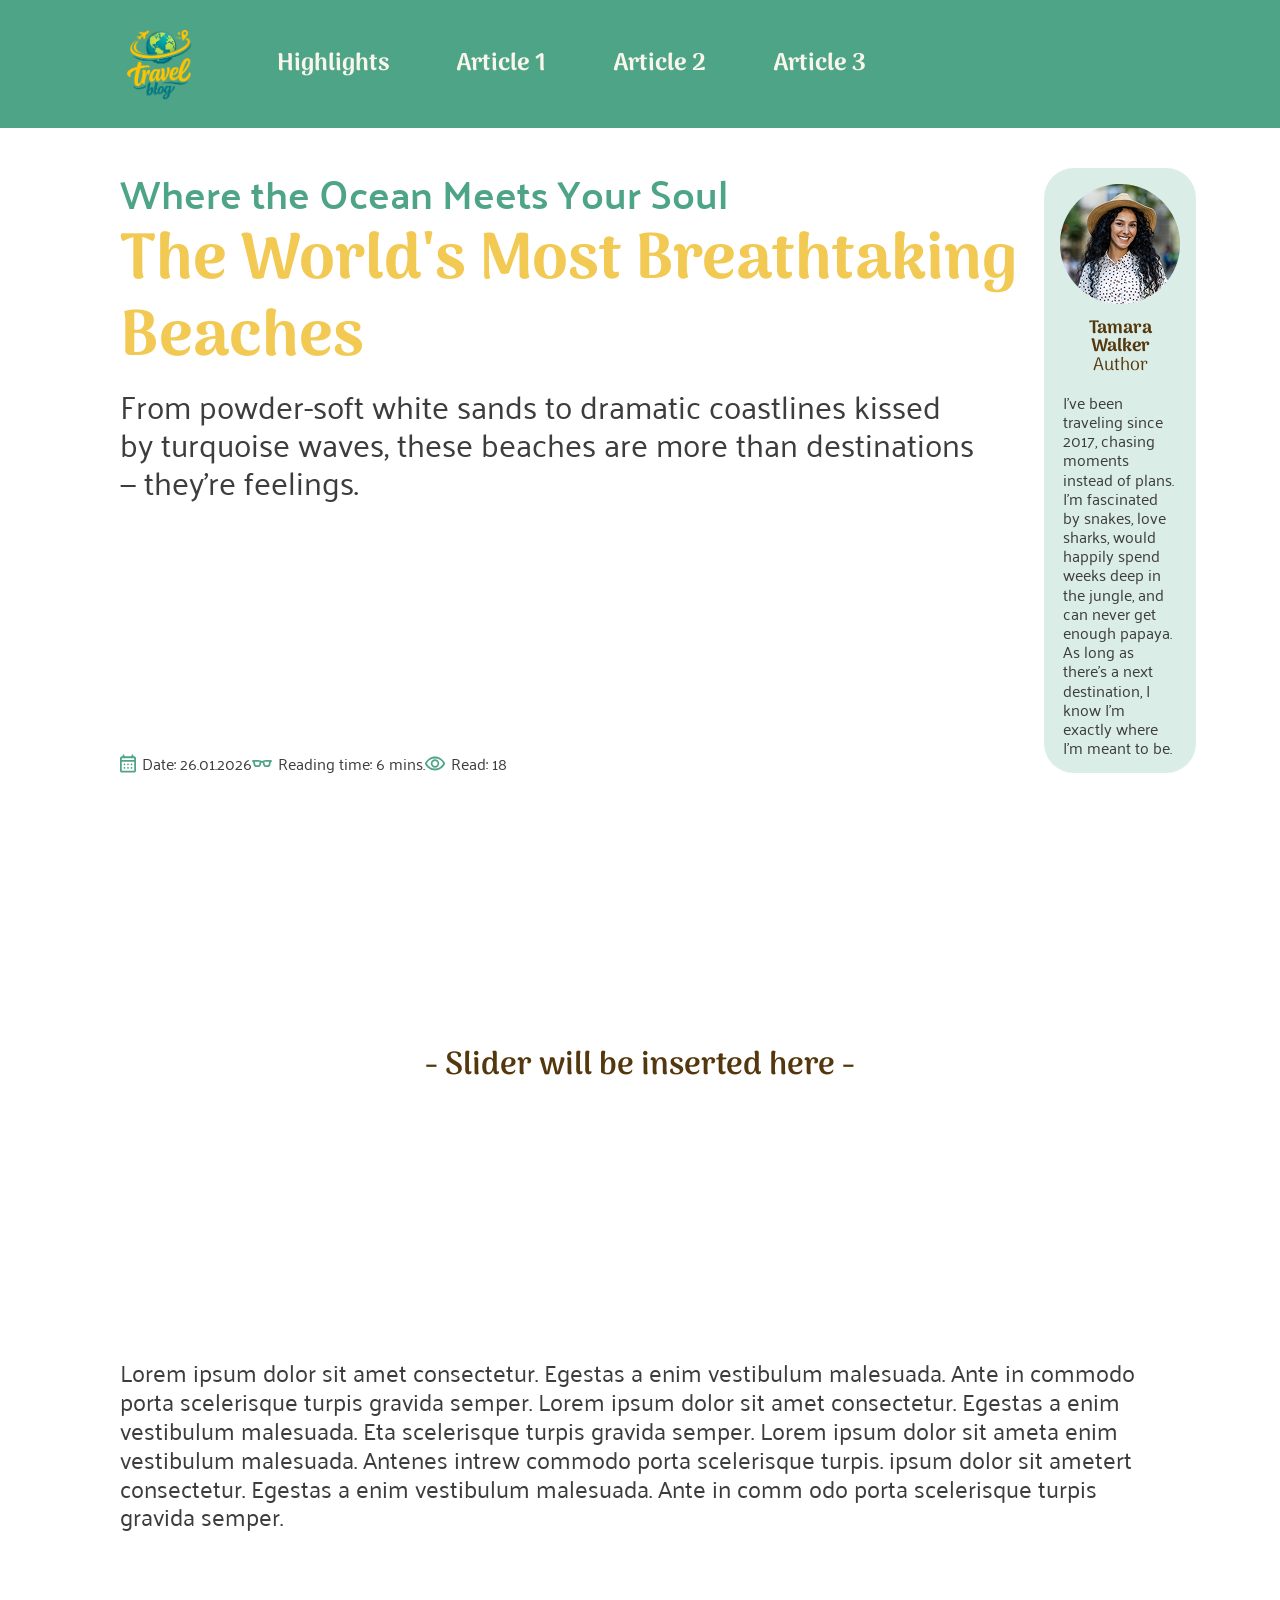
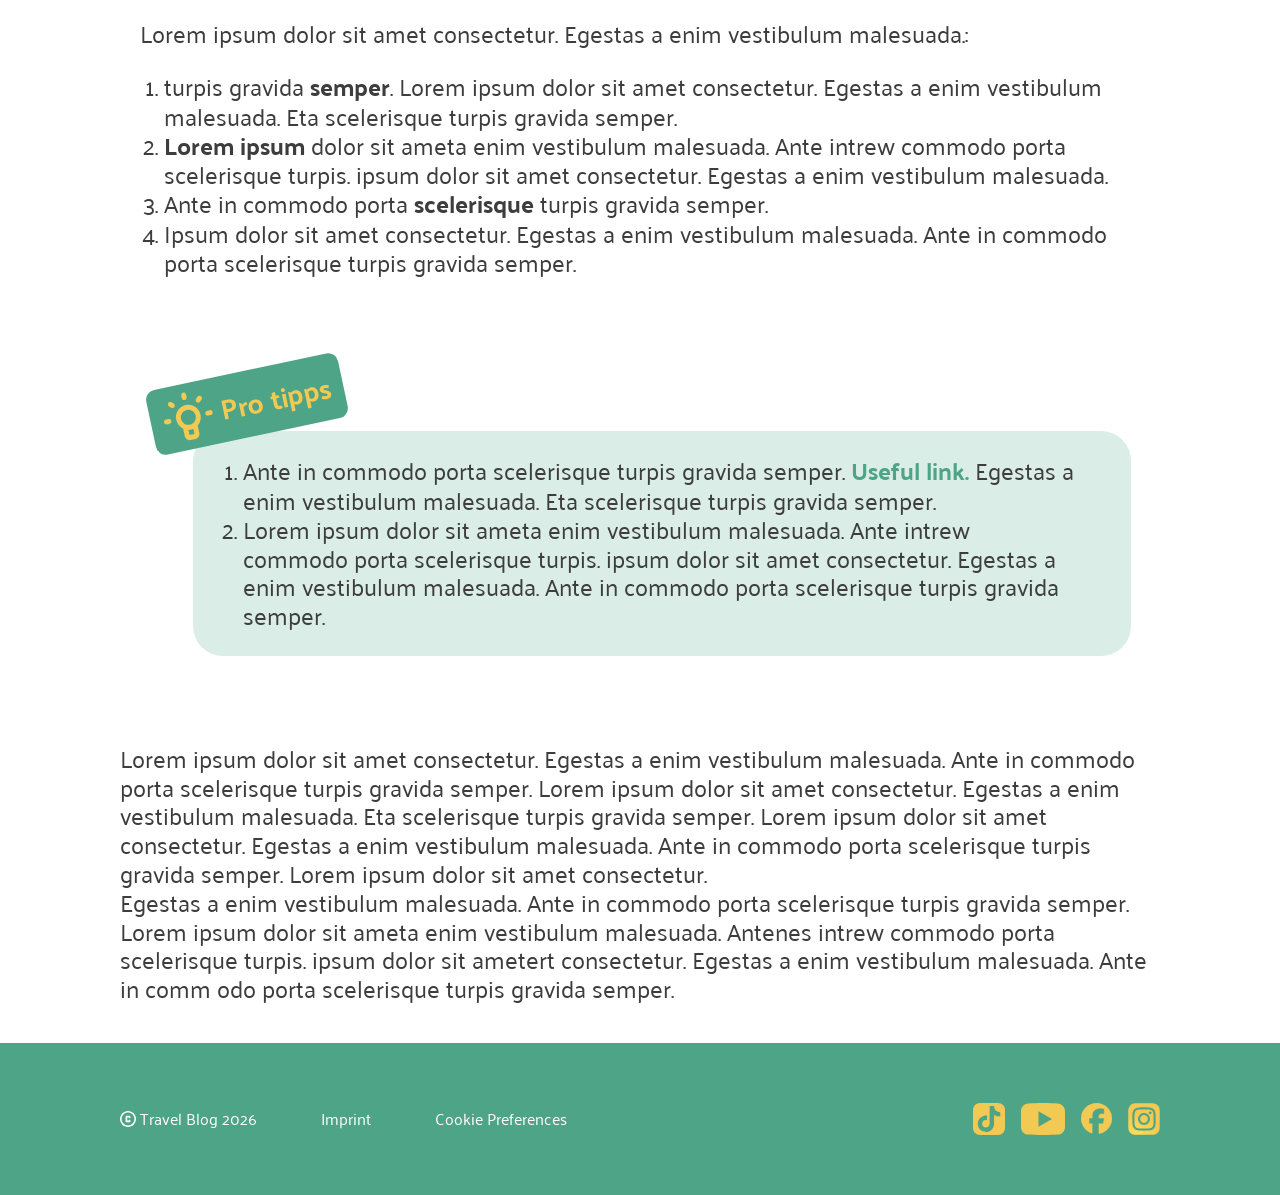
==== commit 9b660d51: "style: corrections article 1 and article header gaps and alignment" ====
--- a/page/beaches.html
+++ b/page/beaches.html
@@ -77,7 +77,7 @@
         <!-- #region content-main -->
         <section class="content-main">
             <section class="content-main-section section-header">
-                <div>
+                <div class="header-text-aside">
                     <!-- 1st div =  Container for desktop flexbox -->
                     <div class="header-text">
                         <h2>Where the Ocean Meets Your Soul</h2>
@@ -116,54 +116,8 @@
                     </p>
                 </div>
             </section>
-            <section class="content-main-section">
-                <section class="section-slider">
-                    <h3>TOP 5 beach destinations for 2026</h3>
-                    <section class="slider-cards">
-                        <div class="radio_space">
-                            <input type="radio" name="slider" value="zero" checked />
-                        </div>
-                        <div class="radio_space">
-                            <input type="radio" name="slider" value="one" />
-                        </div>
-                        <div class="radio_space">
-                            <input type="radio" name="slider" value="two" />
-                        </div>
-                        <div class="radio_space">
-                            <input type="radio" name="slider" value="three" />
-                        </div>
-                        <div class="radio_space">
-                            <input type="radio" name="slider" value="four" />
-                        </div>
-                        <div class="card-wrapper">
-                            <img
-                                class="cards-element"
-                                src="../assets/img/beaches-img-4.jpg"
-                                alt="beach-img-0"
-                            />
-                            <img
-                                class="cards-element"
-                                src="../assets/img/beaches-img-3.jpg"
-                                alt="beach-img-1"
-                            />
-                            <img
-                                class="cards-element"
-                                src="../assets/img/beaches-img-2.jpg"
-                                alt="beach-img-2"
-                            />
-                            <img
-                                class="cards-element"
-                                src="../assets/img/beaches-img-1.jpg"
-                                alt="beach-img-3"
-                            />
-                            <img
-                                class="cards-element"
-                                src="../assets/img/beaches-img-0.jpg"
-                                alt="beach-img-4"
-                            />
-                        </div>
-                    </section>
-                </section>
+            <section class="content-main-section section-slider">
+                <div><h3 style="text-align: center">- Slider will be inserted here -</h3></div>
             </section>
             <section class="content-main-section section-article">
                 <article>
@@ -229,7 +183,6 @@
                     </p>
                 </article>
             </section>
-        </section>
         <!-- #endregion content-main -->
 
         <!-- #region footer -->
--- a/styles/components/article-header.css
+++ b/styles/components/article-header.css
@@ -10,6 +10,9 @@
         flex-direction: column;
         justify-content: center;
         text-align: left;
+    }
+
+    .header-text-aside {
         gap: 24px;
     }
 
@@ -42,7 +45,7 @@
 
     .title {
         font-weight: 400;
-        line-height: 110%;
+        line-height: 120%;
     }
 
     .name {
@@ -80,6 +83,10 @@
         flex-direction: row;
         justify-content: space-between;
 
+        .header-text {
+            width: 900px;
+        }
+
         p {
             font-size: 2rem;
             width: 95%;
@@ -91,16 +98,13 @@
 
         .section-author {
             padding: 16px 16px;
-            width: 45%;
+            /* width: 45%; */
 
             p {
                 font-size: 1rem;
                 text-align: left;
             }
-            .name {
-                gap: 6px;
-            }
         }
     }
 }
-/* #endregion media queries */+/* #endregion media queries */
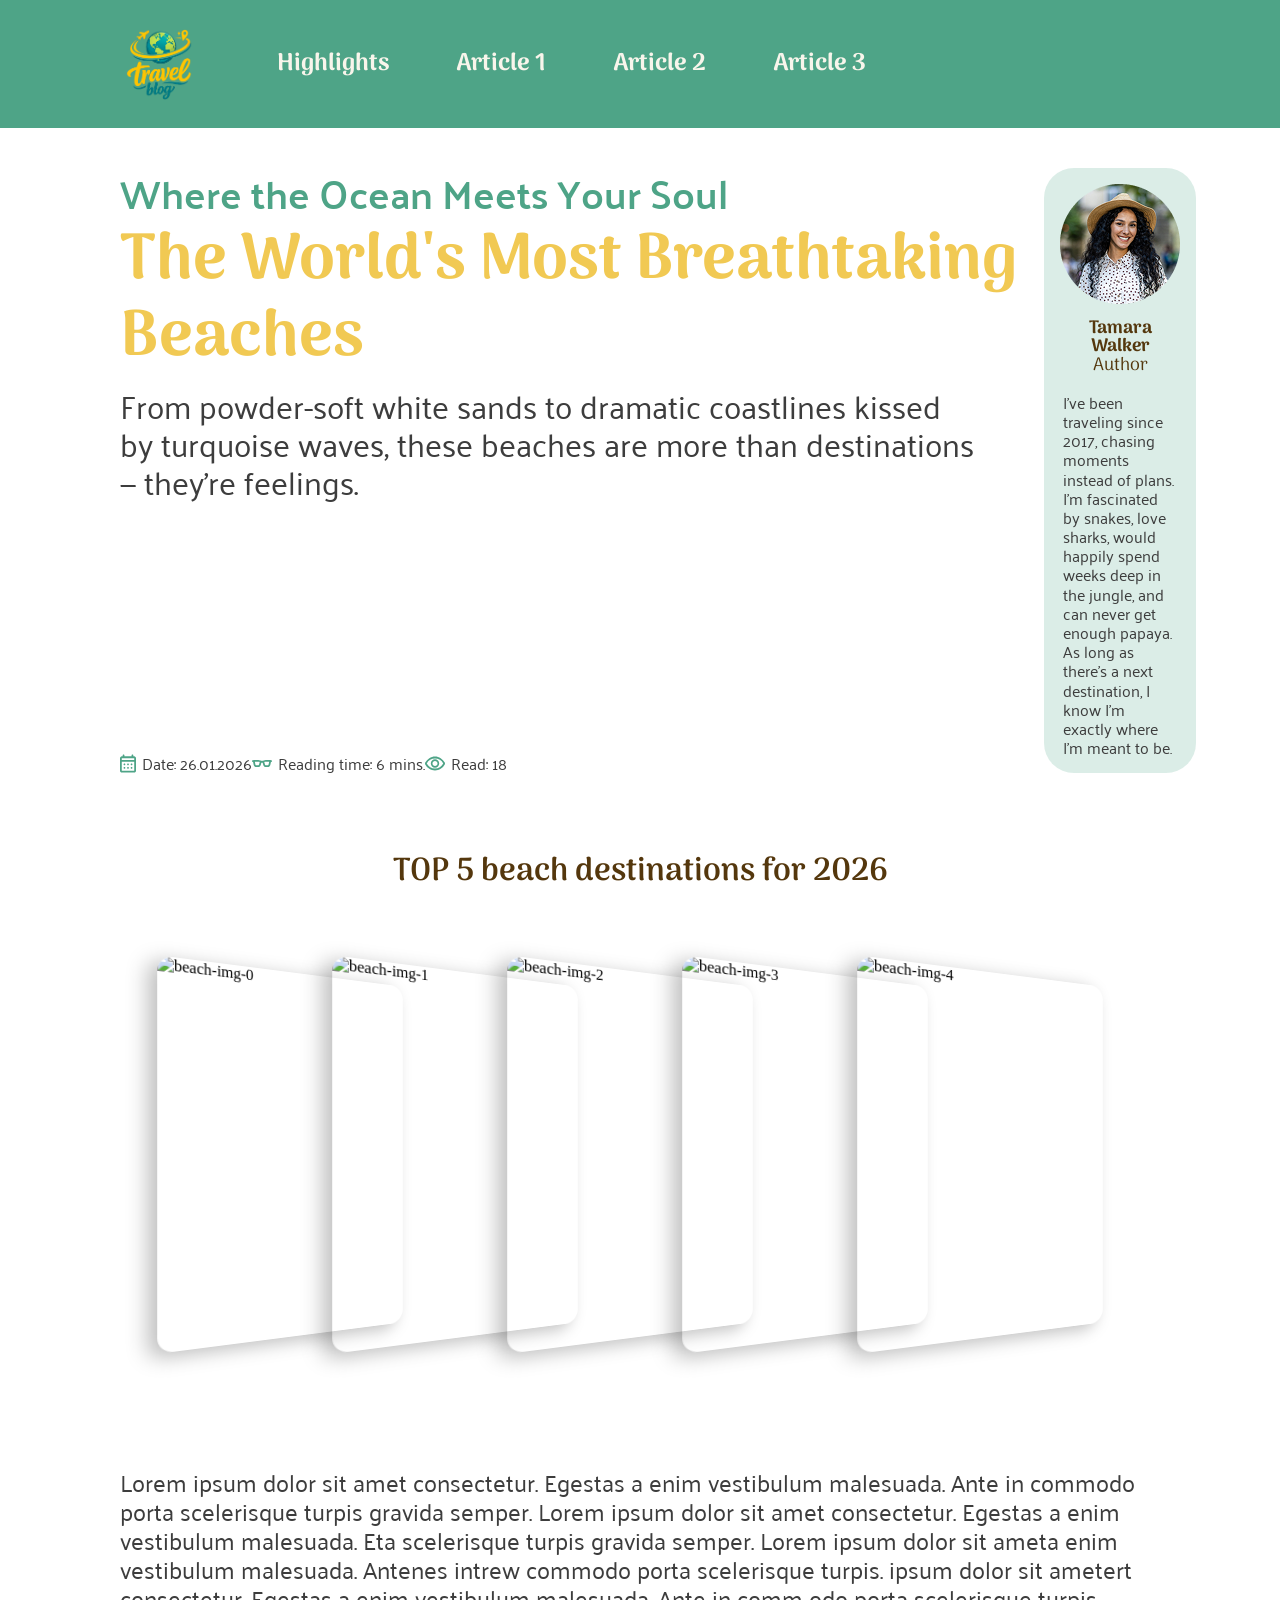
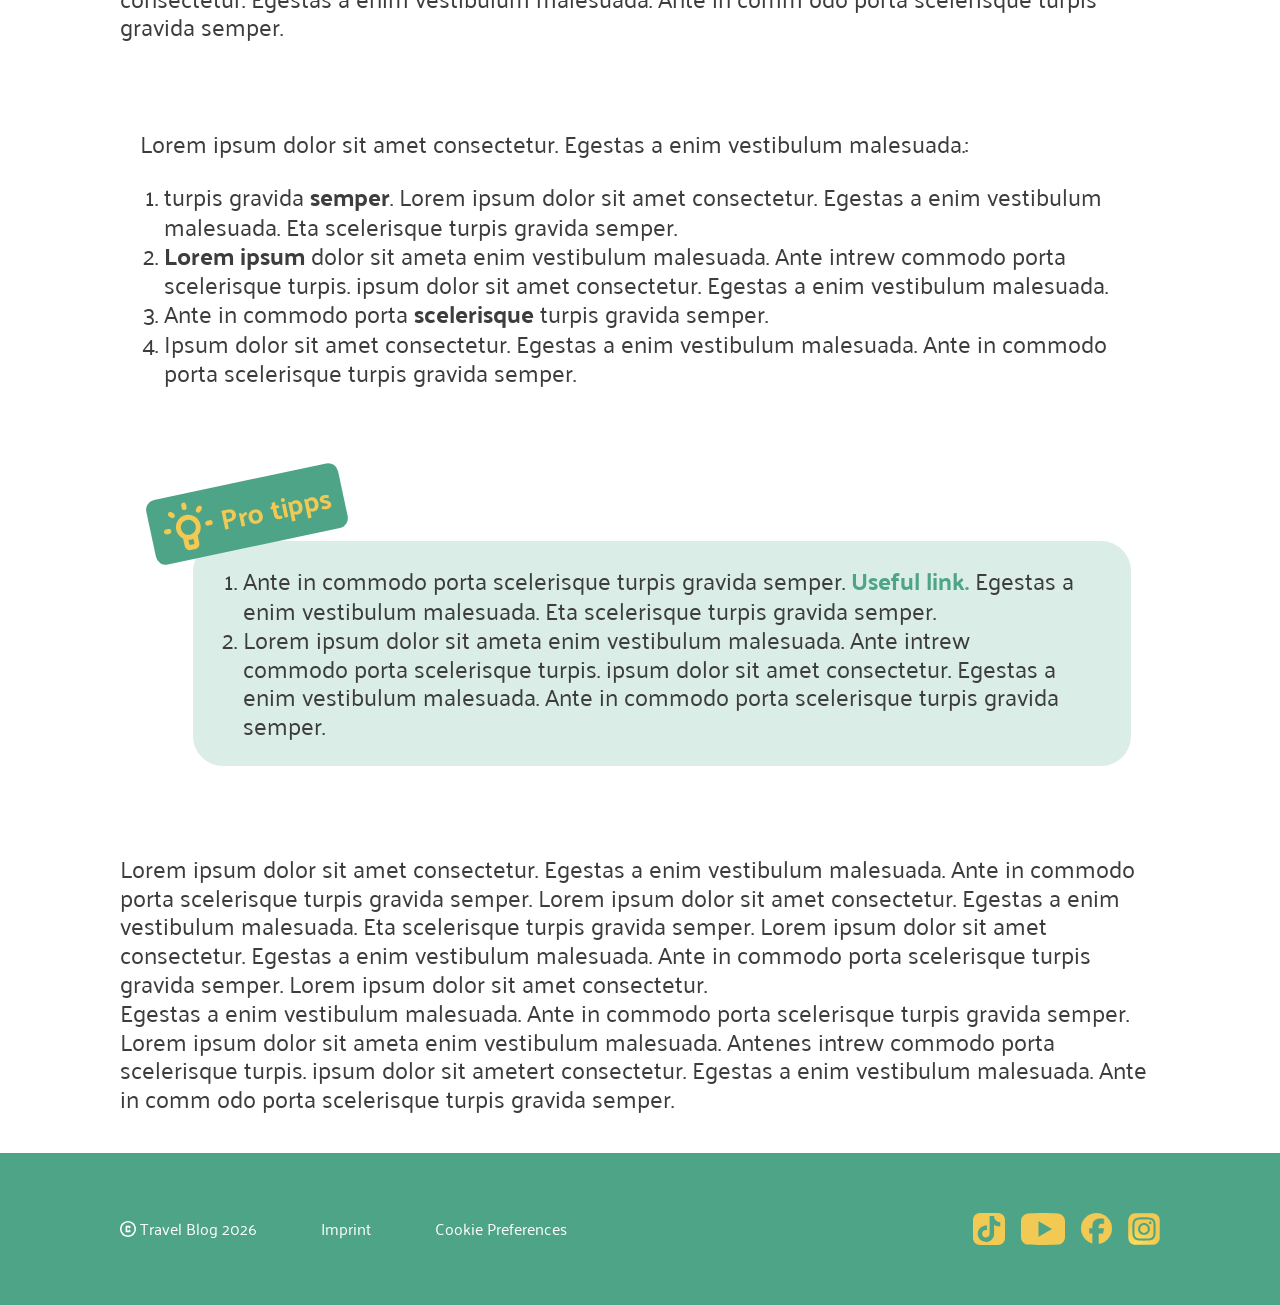
==== commit dd732e28: "feat: mobile cards slider functional" ====
--- a/page/beaches.html
+++ b/page/beaches.html
@@ -77,7 +77,7 @@
         <!-- #region content-main -->
         <section class="content-main">
             <section class="content-main-section section-header">
-                <div class="header-text-aside">
+                <div>
                     <!-- 1st div =  Container for desktop flexbox -->
                     <div class="header-text">
                         <h2>Where the Ocean Meets Your Soul</h2>
@@ -116,8 +116,55 @@
                     </p>
                 </div>
             </section>
-            <section class="content-main-section section-slider">
-                <div><h3 style="text-align: center">- Slider will be inserted here -</h3></div>
+            <section class="content-main-section">
+                <section class="section-slider">
+                    <h3>TOP 5 beach destinations for 2026</h3>
+                    <section class="slider-cards">
+                        <div class="radio_space">
+                            <input type="radio" name="slider" value="zero" checked />
+                        </div>
+                        <div class="radio_space">
+                            <input type="radio" name="slider" value="one" />
+                        </div>
+                        <div class="radio_space">
+                            <input type="radio" name="slider" value="two" />
+                        </div>
+                        <div class="radio_space">
+                            <input type="radio" name="slider" value="three" />
+                        </div>
+                        <div class="radio_space">
+                            <input type="radio" name="slider" value="four" />
+                        </div>
+                        
+                        <div class="card-wrapper">
+                            <img
+                                class="cards-element ele-zero"
+                                src="../assets/img/beaches-img-4.jpg"
+                                alt="beach-img-0"
+                            />
+                            <img
+                                class="cards-element ele-one"
+                                src="../assets/img/beaches-img-3.jpg"
+                                alt="beach-img-1"
+                            />
+                            <img
+                                class="cards-element ele-two"
+                                src="../assets/img/beaches-img-2.jpg"
+                                alt="beach-img-2"
+                            />
+                            <img
+                                class="cards-element ele-three"
+                                src="../assets/img/beaches-img-1.jpg"
+                                alt="beach-img-3"
+                            />
+                            <img
+                                class="cards-element ele-four"
+                                src="../assets/img/beaches-img-0.jpg"
+                                alt="beach-img-4"
+                            />
+                        </div>
+                    </section>
+                </section>
             </section>
             <section class="content-main-section section-article">
                 <article>
@@ -183,6 +230,7 @@
                     </p>
                 </article>
             </section>
+        </section>
         <!-- #endregion content-main -->
 
         <!-- #region footer -->
--- a/styles/page/page-definitions.css
+++ b/styles/page/page-definitions.css
@@ -5,7 +5,7 @@
     font-weight: 700;
     font-size: clamp(
         var(--f-size-h1-mobile),
-        calc(100vw * (4 - 2.5) / 52.5 + var(--f-size-h1-mobile)),
+        calc((100vw - 25rem) * (4 - 2.5) / 27.5 + var(--f-size-h1-mobile)),
         var(--f-size-h1-desk)
     );
 
@@ -18,7 +18,7 @@
     font-weight: 600;
     font-size: clamp(
         var(--f-size-h2-mobile),
-        calc(100vw * (2.5 - 1.25) / 52.5 + var(--f-size-h2-mobile)),
+        calc((100vw - 25rem) * (2.5 - 1.25) / 27.5 + var(--f-size-h2-mobile)),
         var(--f-size-h2-desk)
     );
 
@@ -31,7 +31,7 @@
     font-size: clamp(var(--f-size-h3-mobile), calc((var(--f-size-h3-desk) * 100vw / 840px)), var(--f-size-h3-desk));
     font-size: clamp(
         var(--f-size-h3-mobile),
-        calc(100vw * (2 - 1.25) / 52.5 + var(--f-size-h3-mobile)),
+        calc((100vw - 25rem) * (2 - 1.25) / 27.5 + var(--f-size-h3-mobile)),
         var(--f-size-h3-desk)
     );
 
@@ -45,7 +45,7 @@
     font-size: clamp(var(--f-size-h4-mobile), calc((var(--f-size-h4-desk) * 100vw / 840px)), var(--f-size-h4-desk));
     font-size: clamp(
         var(--f-size-h4-mobile),
-        calc(100vw * (1.125 - 1) / 52.5 + var(--f-size-h4-mobile)),
+        calc((100vw - 25rem) * (1.125 - 1) / 27.5 + var(--f-size-h4-mobile)),
         var(--f-size-h4-desk)
     );
     color: var(--text-color);
@@ -59,7 +59,7 @@
     font-size: clamp(var(--f-size-p-mobile), calc((var(--f-size-p-desk) * 100vw / 840px)), var(--f-size-p-desk));
     font-size: clamp(
         var(--f-size-p-mobile),
-        calc(100vw * (1.5 - 1) / 52.5 + var(--f-size-p-mobile)),
+        calc((100vw - 25rem) * (1.5 - 1) / 27.5 + var(--f-size-p-mobile)),
         var(--f-size-p-desk)
     );
     color: var(--text-color);
@@ -82,5 +82,12 @@
     h3 {
         font-size: clamp(1rem, calc(100vw * (2.5 - 1) / 52.5 + 1rem), (var(--f-size-h1-mobile)));
     }
+
+    h4,
+    p,
+    li,
+    a {
+        font-size: clamp(0.5rem, calc(100vw * 0.5 / 52.5 + 0.5rem), var(--f-size-p-mobile));
+    }
 }
 /* #endregion media queries */
--- a/styles/components/content-main.css
+++ b/styles/components/content-main.css
@@ -15,7 +15,7 @@
     height: 100%;
     width: 100%;
     /* padding desktop/mobile top/bottom 80px -> 40px & left/right 120px -> 20px */
-    padding: clamp(24px, calc((100vw - 400px) * (40 - 24) / 820 + 24px), 40px)
+    padding: clamp(20px, calc((100vw - 400px) * (40 - 20) / 820 + 20px), 40px)
         clamp(20px, calc((100vw - 400px) * 100 / 840 + 20px), 120px);
 }
 
--- a/styles/page/beaches.css
+++ b/styles/page/beaches.css
@@ -35,10 +35,8 @@
     align-items: center;
     justify-content: center;
 
-    height: clamp(400px, calc((100vw - 800px) * 140 / 640) + 400px, 540px);
-
     /* too old for school... f(x) = (x-x1) * (y2 - y1) / (x2 - x1) + y1 */
-    gap: clamp(16px, calc((100vw - 400px) * (64 - 16) / (1400 - 400) + 16px), 64px);
+    gap: clamp(37px, calc((100vw - 400px) * (64 - 37) / (1400 - 400) + 37px), 64px);
 
     width: 100%;
     overflow: hidden;
@@ -49,40 +47,42 @@
         justify-content: center;
         width: var(--fslider-radio-hover-w);
         height: 100%;
+
+        padding-bottom: 20px;
     }
 
     .slider-cards {
         display: flex;
-        height: clamp(360px, calc((100vw - 400px) * 80 / (769 - 400)) + 360px, 440px);
-
-        /* enough space for hover effect */
-        gap: calc(var(--rslider-radio-gap) - calc((var(--fslider-radio-hover-w) - var(--rslider-radio-size)) / 2));
+        align-items: flex-start;
+        height: 440px;
+
+        /* gap between radio buttons (+hover) is already sufficient */
+        /* gap: 0; */
 
         .card-wrapper {
             width: 100%;
             height: 100%;
 
             display: flex;
-            transition: all 0.5s ease-in-out;
-        }
-
-        .cards-element {
-            width: clamp(200px, calc((100vw - 800px) * 100 / 640) + 200px, 300px);
-            height: clamp(300px, calc((100vw - 800px) * 140 / 640) + 300px, 440px);
-            z-index: 1;
-
-            object-fit: cover;
-            /* object-position: center; */
-
-            box-shadow: -9px 5px 20px 0px #00000040;
-            border-radius: 16px;
-
-            transform-origin: 50% 50%;
-            transition: transform 250ms ease-in-out;
+            transition: all 250s ease-in-out;
+
+            .cards-element {
+                width: clamp(200px, calc((100vw - 800px) * 100 / 640) + 200px, 300px);
+                height: clamp(300px, calc((100vw - 800px) * 140 / 640) + 300px, 440px);
+                z-index: 1;
+
+                object-fit: cover;
+
+                box-shadow: -9px 5px 20px 0px #00000040;
+                border-radius: 16px;
+
+                transform-origin: 50% 50%;
+                transition: transform 250ms ease-in-out;
+            }
         }
 
         input {
-            /* z-index: 2; */
+            z-index: 3;
 
             appearance: none;
             background-color: var(--color-bg-rslider);
@@ -127,41 +127,73 @@
 /* #region media queries */
 @media screen and (max-width: 768px) {
     .section-slider {
+        height: 440px;
+
         .card-wrapper {
             position: absolute;
         }
 
-        /* add radio functionality */
-        .radio_space:has(input[value="zero"]:checked) ~ .card-wrapper {
-            .ele-zero {
-                transform: perspective(250px) rotateY(0deg) translateX(20px);
-            }
-            .ele-zero ~ .cards-element {
-                transform: perspective(250px) rotateY(-20deg) translateX(20px);
-            }
-        }
-
-        .radio_space:has(input[value="one"]:checked) ~ .card-wrapper {
-            .ele-one ~ .cards-element {
-                transform: perspective(250px) rotateY(-20deg) translateX(20px);
-            }
-        }
-
-        .radio_space:has(input[value="two"]:checked) ~ .card-wrapper {
-            .ele-two ~ .cards-element {
-                transform: perspective(250px) rotateY(-20deg) translateX(20px);
-            }
-        }
-
-        .radio_space:has(input[value="three"]:checked) ~ .card-wrapper {
-            .ele-three ~ .cards-element {
-                transform: perspective(250px) rotateY(-20deg) translateX(20px);
-            }
-        }
-
-        .radio_space:has(input[value="four"]:checked) ~ .card-wrapper {
-            .ele-four ~ .cards-element {
-                transform: perspective(250px) rotateY(-20deg) translateX(20px);
+        .cards-element {
+            transform: perspective(250px) rotateY(10deg) scaleY(0.9) scaleX(0.9);
+        }
+
+        .slider-cards {
+            /* add radio functionality */
+            .radio_space:has(input[value="zero"]:checked) ~ .card-wrapper {
+                .ele-zero {
+                    transform: rotateY(0deg);
+                }
+                .ele-zero ~ .cards-element {
+                    transform: perspective(250px) rotateY(-10deg) scaleY(0.9) scaleX(0.9);
+                }
+            }
+
+            .radio_space:has(input[value="one"]:checked) ~ .card-wrapper {
+                .ele-one {
+                    transform: rotateY(0deg);
+                }
+                .ele-one ~ .cards-element {
+                    transform: perspective(250px) rotateY(-10deg) scaleY(0.9) scaleX(0.9);
+                }
+                .cards-element {
+                    right: calc(200px * 1);
+                }
+            }
+
+            .radio_space:has(input[value="two"]:checked) ~ .card-wrapper {
+                .ele-two {
+                    transform: rotateY(0deg);
+                }
+                .ele-two ~ .cards-element {
+                    transform: perspective(250px) rotateY(-10deg) scaleY(0.9) scaleX(0.9);
+                }
+                .cards-element {
+                    right: calc(200px * 2);
+                }
+            }
+
+            .radio_space:has(input[value="three"]:checked) ~ .card-wrapper {
+                .ele-three {
+                    transform: rotateY(0deg);
+                }
+                .ele-three ~ .cards-element {
+                    transform: perspective(250px) rotateY(-10deg) scaleY(0.9) scaleX(0.9);
+                }
+                .cards-element {
+                    right: calc(200px * 3);
+                }
+            }
+
+            .radio_space:has(input[value="four"]:checked) ~ .card-wrapper {
+                .ele-four {
+                    transform: rotateY(0deg);
+                }
+                .ele-four ~ .cards-element {
+                    transform: perspective(250px) rotateY(-10deg) scaleY(0.9) scaleX(0.9);
+                }
+                .cards-element {
+                    right: calc(200px * 4);
+                }
             }
         }
     }
@@ -169,6 +201,9 @@
 
 @media screen and (min-width: 769px) {
     .section-slider {
+        /* vw 1440 -> 800 - should be height 540 -> 400, but give extra space for shadow */
+        height: clamp(400px, calc((100vw - 800px) * 180 / 640) + 400px, 580px);
+
         .slider-cards {
             .radio_space {
                 display: none;
@@ -239,4 +274,11 @@
         }
     }
 }
+
+/* OPTIONAL media query */
+@media screen and (max-width: 319px) {
+    .section-slider {
+        gap: clamp(4px, calc(100vw * (37 - 4) / 319 + 4px), 37px);
+    }
+}
 /* #endregion media queries */
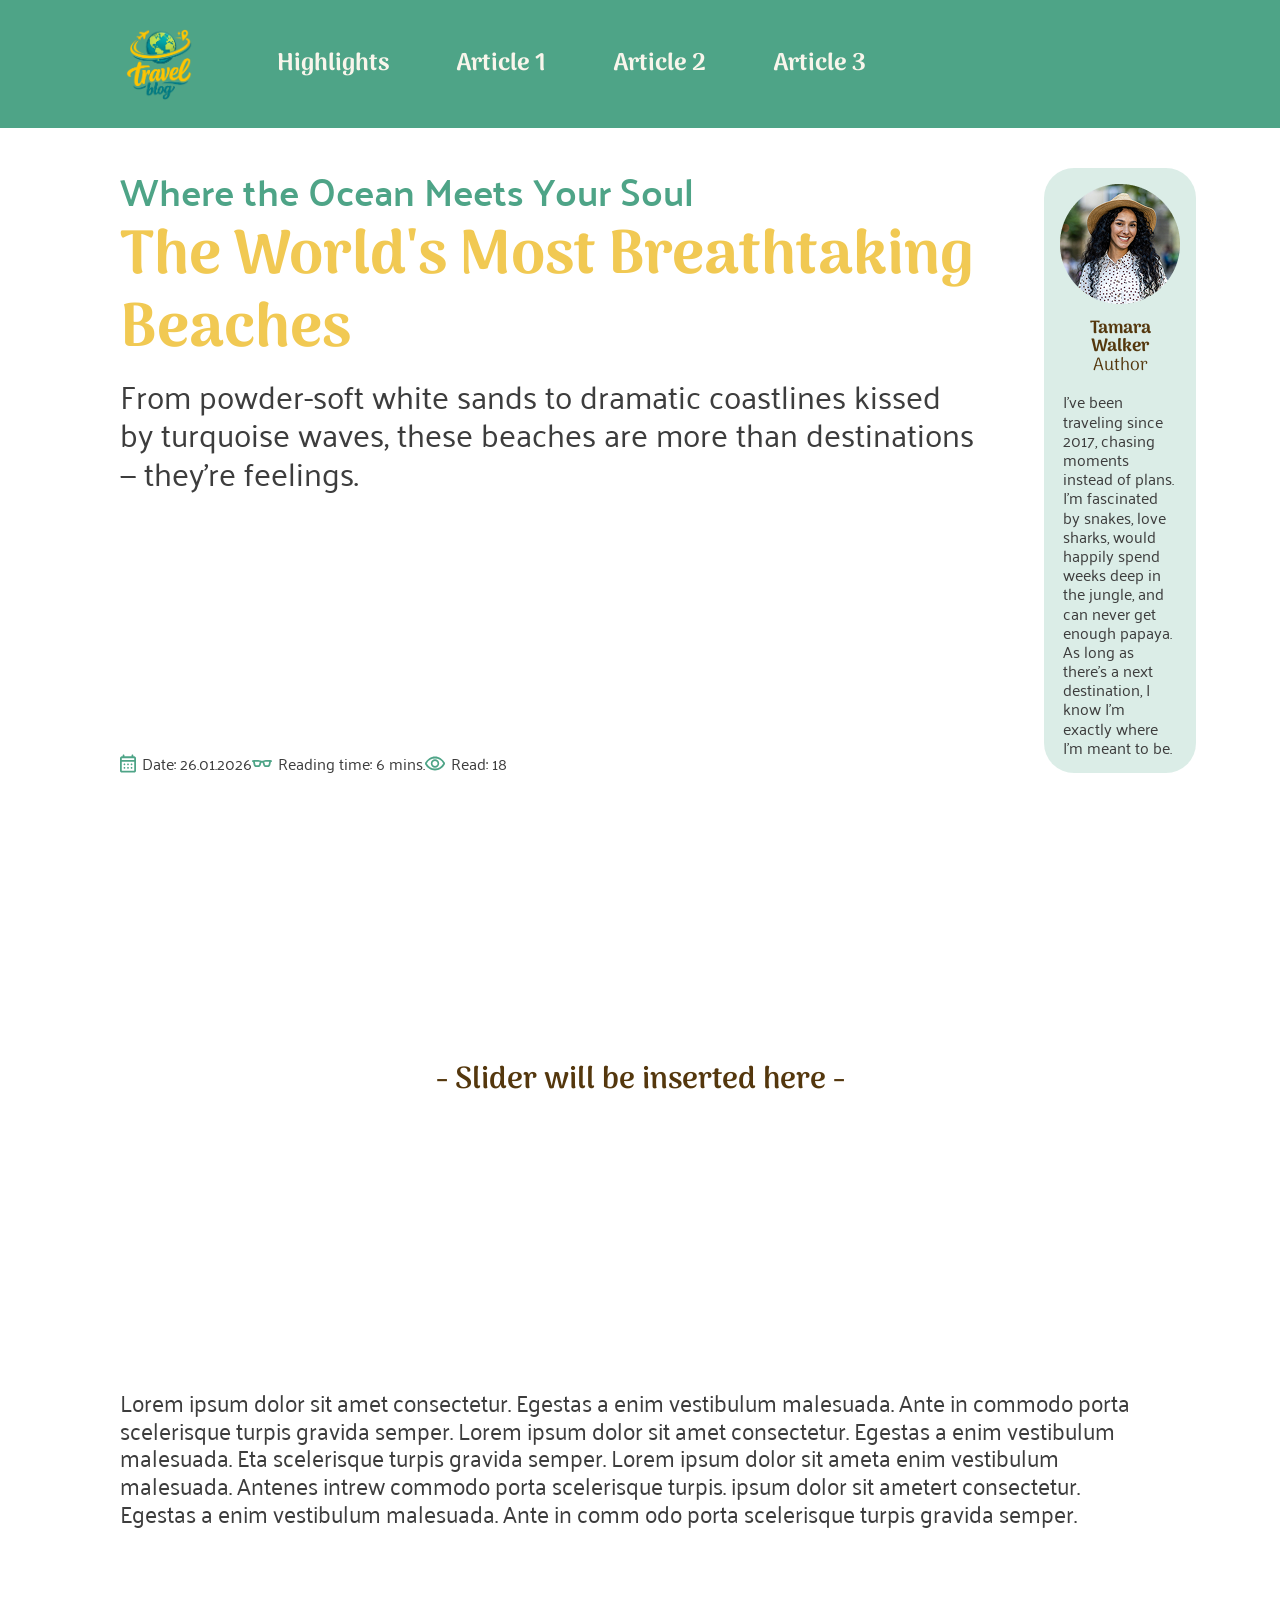
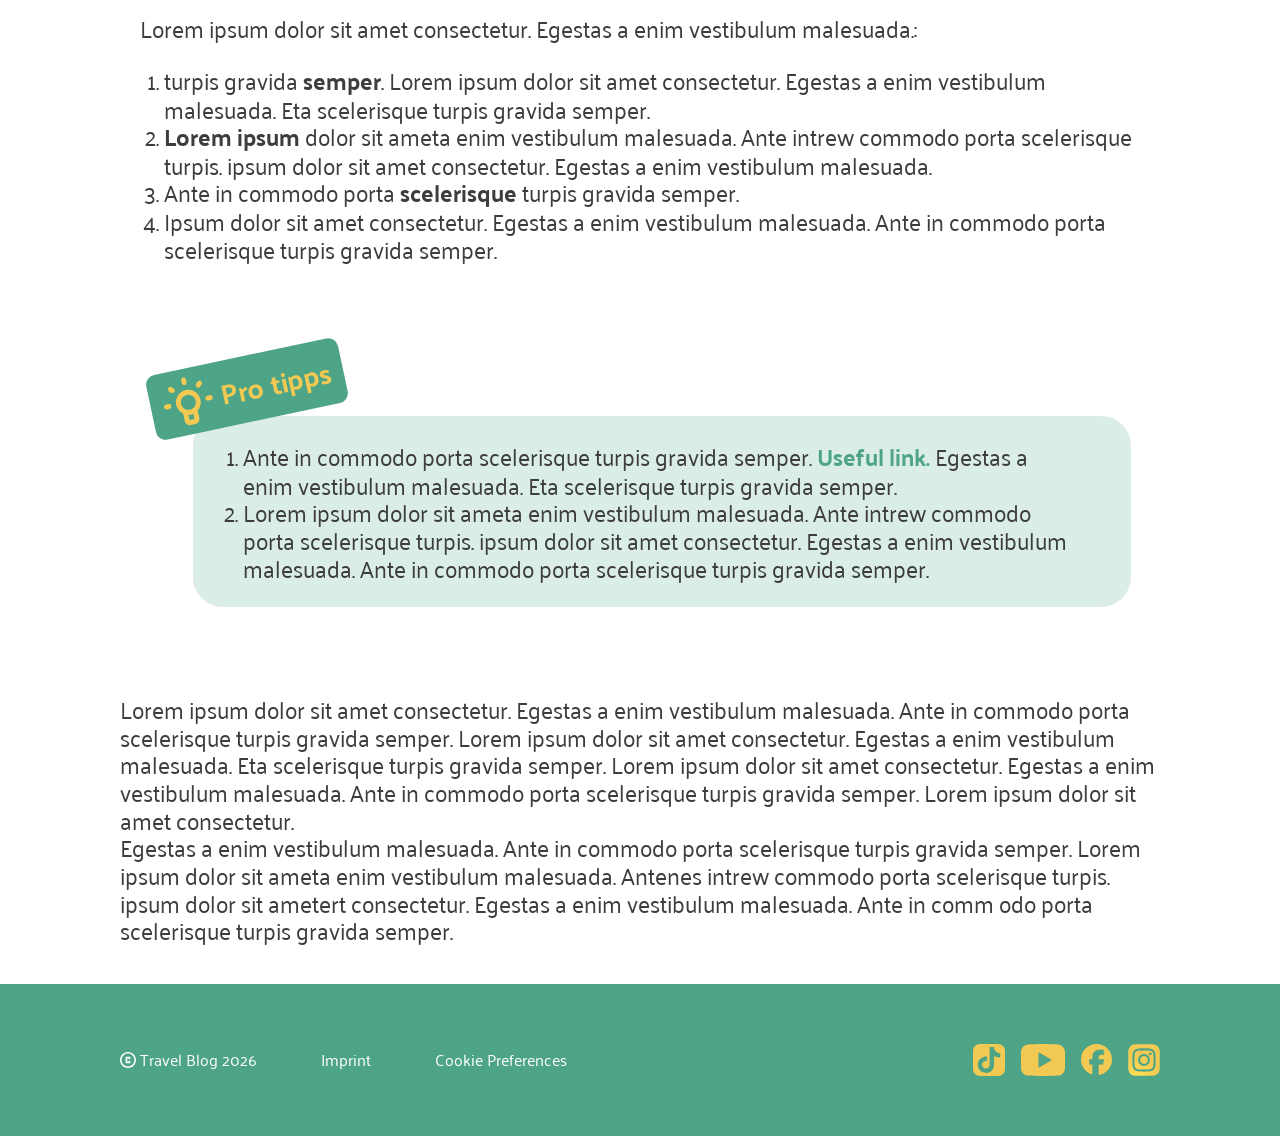
==== commit 6b93132d: "Merge pull request #18 from svenprimus/wmr/article1-corrections style: corrections article 1 and art" ====
--- a/page/beaches.html
+++ b/page/beaches.html
@@ -77,7 +77,7 @@
         <!-- #region content-main -->
         <section class="content-main">
             <section class="content-main-section section-header">
-                <div>
+                <div class="header-text-aside">
                     <!-- 1st div =  Container for desktop flexbox -->
                     <div class="header-text">
                         <h2>Where the Ocean Meets Your Soul</h2>
@@ -116,55 +116,8 @@
                     </p>
                 </div>
             </section>
-            <section class="content-main-section">
-                <section class="section-slider">
-                    <h3>TOP 5 beach destinations for 2026</h3>
-                    <section class="slider-cards">
-                        <div class="radio_space">
-                            <input type="radio" name="slider" value="zero" checked />
-                        </div>
-                        <div class="radio_space">
-                            <input type="radio" name="slider" value="one" />
-                        </div>
-                        <div class="radio_space">
-                            <input type="radio" name="slider" value="two" />
-                        </div>
-                        <div class="radio_space">
-                            <input type="radio" name="slider" value="three" />
-                        </div>
-                        <div class="radio_space">
-                            <input type="radio" name="slider" value="four" />
-                        </div>
-                        
-                        <div class="card-wrapper">
-                            <img
-                                class="cards-element ele-zero"
-                                src="../assets/img/beaches-img-4.jpg"
-                                alt="beach-img-0"
-                            />
-                            <img
-                                class="cards-element ele-one"
-                                src="../assets/img/beaches-img-3.jpg"
-                                alt="beach-img-1"
-                            />
-                            <img
-                                class="cards-element ele-two"
-                                src="../assets/img/beaches-img-2.jpg"
-                                alt="beach-img-2"
-                            />
-                            <img
-                                class="cards-element ele-three"
-                                src="../assets/img/beaches-img-1.jpg"
-                                alt="beach-img-3"
-                            />
-                            <img
-                                class="cards-element ele-four"
-                                src="../assets/img/beaches-img-0.jpg"
-                                alt="beach-img-4"
-                            />
-                        </div>
-                    </section>
-                </section>
+            <section class="content-main-section section-slider">
+                <div><h3 style="text-align: center">- Slider will be inserted here -</h3></div>
             </section>
             <section class="content-main-section section-article">
                 <article>
@@ -230,7 +183,6 @@
                     </p>
                 </article>
             </section>
-        </section>
         <!-- #endregion content-main -->
 
         <!-- #region footer -->
--- a/styles/page/page-definitions.css
+++ b/styles/page/page-definitions.css
@@ -5,7 +5,7 @@
     font-weight: 700;
     font-size: clamp(
         var(--f-size-h1-mobile),
-        calc((100vw - 25rem) * (4 - 2.5) / 27.5 + var(--f-size-h1-mobile)),
+        calc((100vw - 25rem) * (4 - 2.5) / (87.5 - 25) + var(--f-size-h1-mobile)),
         var(--f-size-h1-desk)
     );
 
@@ -18,7 +18,7 @@
     font-weight: 600;
     font-size: clamp(
         var(--f-size-h2-mobile),
-        calc((100vw - 25rem) * (2.5 - 1.25) / 27.5 + var(--f-size-h2-mobile)),
+        calc((100vw - 25rem) * (2.5 - 1.25) / (87.5 - 25) + var(--f-size-h2-mobile)),
         var(--f-size-h2-desk)
     );
 
@@ -31,7 +31,7 @@
     font-size: clamp(var(--f-size-h3-mobile), calc((var(--f-size-h3-desk) * 100vw / 840px)), var(--f-size-h3-desk));
     font-size: clamp(
         var(--f-size-h3-mobile),
-        calc((100vw - 25rem) * (2 - 1.25) / 27.5 + var(--f-size-h3-mobile)),
+        calc((100vw - 25rem) * (2 - 1.25) / (87.5 - 25) + var(--f-size-h3-mobile)),
         var(--f-size-h3-desk)
     );
 
@@ -45,7 +45,7 @@
     font-size: clamp(var(--f-size-h4-mobile), calc((var(--f-size-h4-desk) * 100vw / 840px)), var(--f-size-h4-desk));
     font-size: clamp(
         var(--f-size-h4-mobile),
-        calc((100vw - 25rem) * (1.125 - 1) / 27.5 + var(--f-size-h4-mobile)),
+        calc((100vw - 25rem) * (1.125 - 1) / (87.5 - 25) + var(--f-size-h4-mobile)),
         var(--f-size-h4-desk)
     );
     color: var(--text-color);
@@ -59,7 +59,7 @@
     font-size: clamp(var(--f-size-p-mobile), calc((var(--f-size-p-desk) * 100vw / 840px)), var(--f-size-p-desk));
     font-size: clamp(
         var(--f-size-p-mobile),
-        calc((100vw - 25rem) * (1.5 - 1) / 27.5 + var(--f-size-p-mobile)),
+        calc((100vw - 25rem) * (1.5 - 1) / (87.5 - 25) + var(--f-size-p-mobile)),
         var(--f-size-p-desk)
     );
     color: var(--text-color);
--- a/styles/components/content-main.css
+++ b/styles/components/content-main.css
@@ -15,7 +15,7 @@
     height: 100%;
     width: 100%;
     /* padding desktop/mobile top/bottom 80px -> 40px & left/right 120px -> 20px */
-    padding: clamp(20px, calc((100vw - 400px) * (40 - 20) / 820 + 20px), 40px)
+    padding: clamp(24px, calc((100vw - 400px) * (40 - 24) / 820 + 24px), 40px)
         clamp(20px, calc((100vw - 400px) * 100 / 840 + 20px), 120px);
 }
 
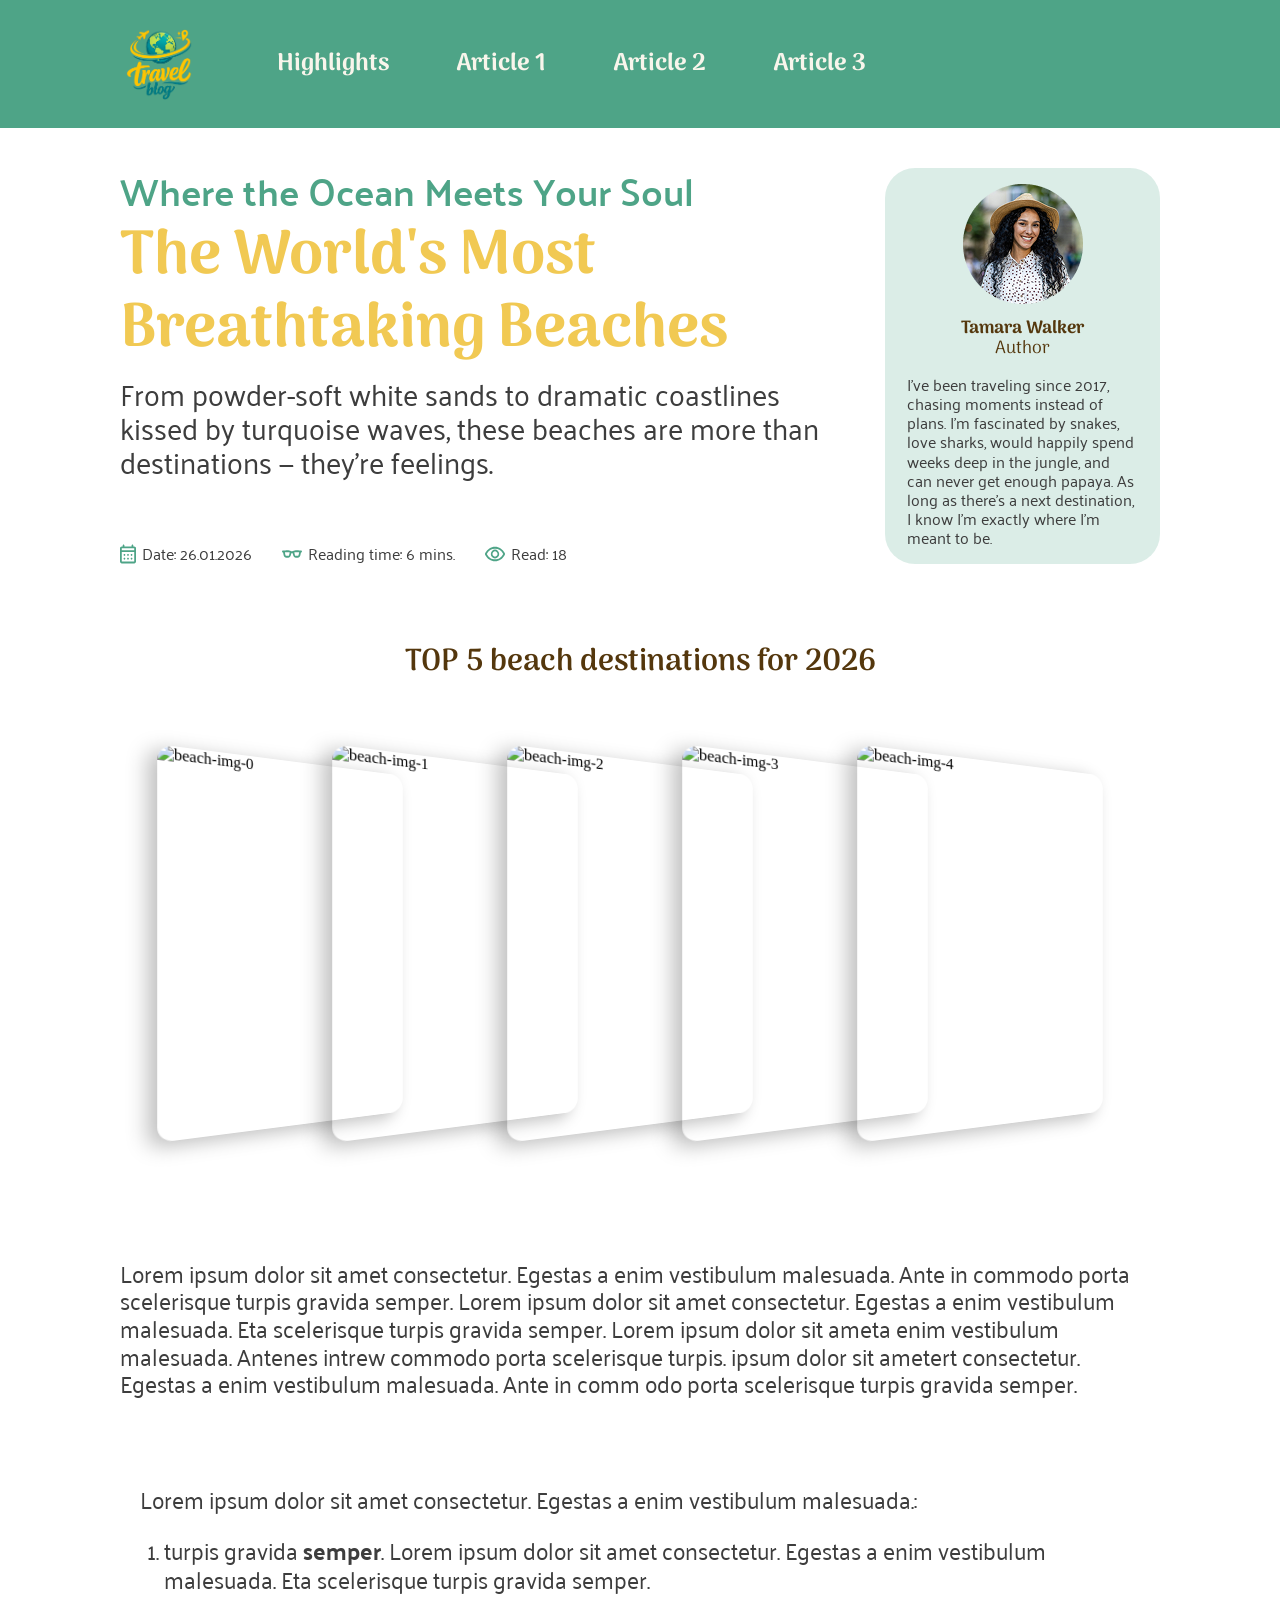
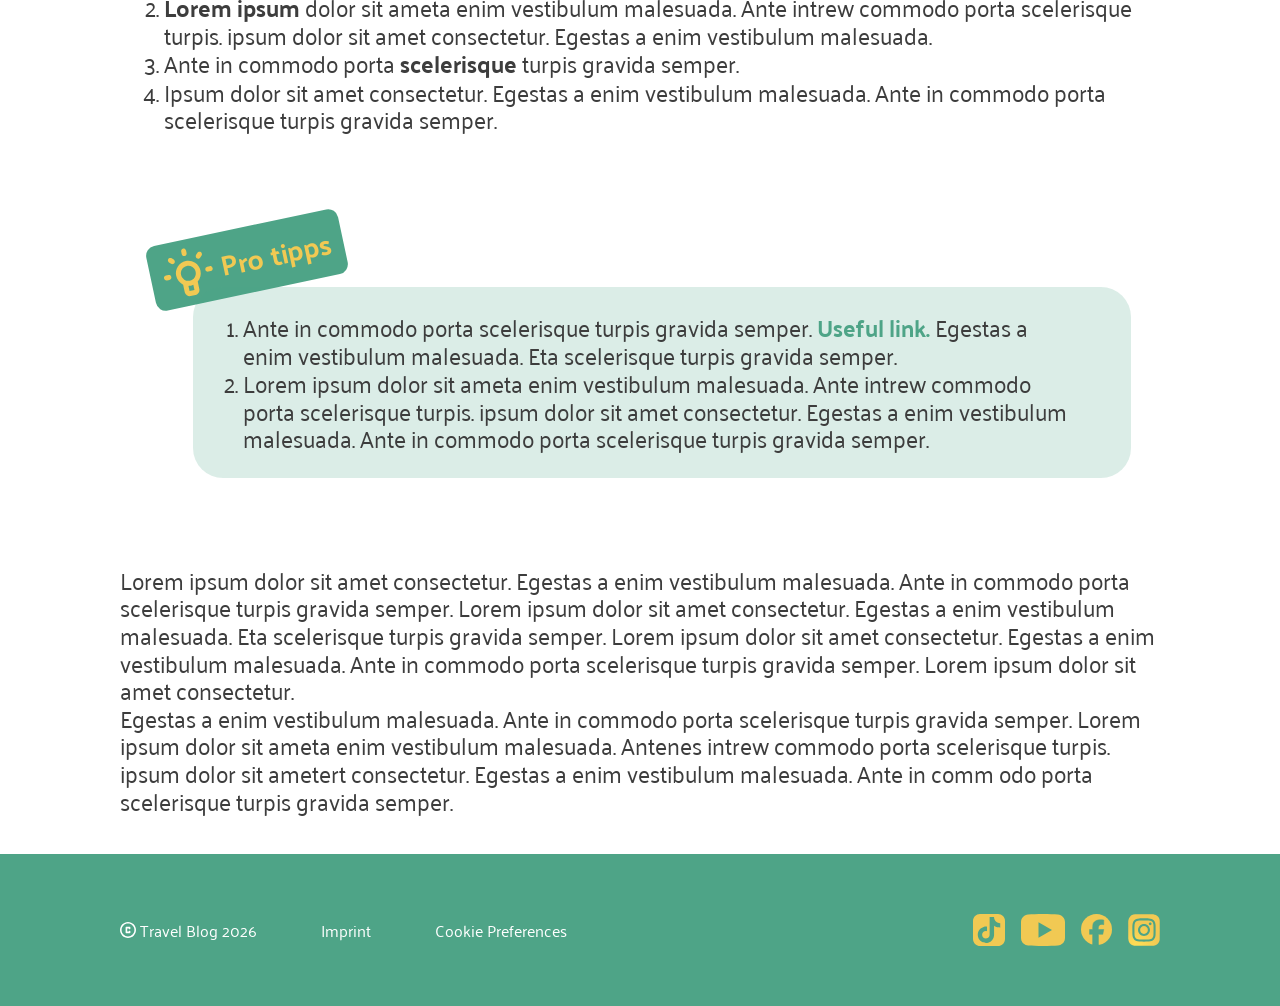
==== commit ad9376ad: "Merge pull request #19 from svenprimus/sps/feat/card-slider Sps/feat/card slider" ====
--- a/page/beaches.html
+++ b/page/beaches.html
@@ -116,8 +116,55 @@
                     </p>
                 </div>
             </section>
-            <section class="content-main-section section-slider">
-                <div><h3 style="text-align: center">- Slider will be inserted here -</h3></div>
+            <section class="content-main-section">
+                <section class="section-slider">
+                    <h3>TOP 5 beach destinations for 2026</h3>
+                    <section class="slider-cards">
+                        <div class="radio_space">
+                            <input type="radio" name="slider" value="zero" checked />
+                        </div>
+                        <div class="radio_space">
+                            <input type="radio" name="slider" value="one" />
+                        </div>
+                        <div class="radio_space">
+                            <input type="radio" name="slider" value="two" />
+                        </div>
+                        <div class="radio_space">
+                            <input type="radio" name="slider" value="three" />
+                        </div>
+                        <div class="radio_space">
+                            <input type="radio" name="slider" value="four" />
+                        </div>
+                        
+                        <div class="card-wrapper">
+                            <img
+                                class="cards-element ele-zero"
+                                src="../assets/img/beaches-img-4.jpg"
+                                alt="beach-img-0"
+                            />
+                            <img
+                                class="cards-element ele-one"
+                                src="../assets/img/beaches-img-3.jpg"
+                                alt="beach-img-1"
+                            />
+                            <img
+                                class="cards-element ele-two"
+                                src="../assets/img/beaches-img-2.jpg"
+                                alt="beach-img-2"
+                            />
+                            <img
+                                class="cards-element ele-three"
+                                src="../assets/img/beaches-img-1.jpg"
+                                alt="beach-img-3"
+                            />
+                            <img
+                                class="cards-element ele-four"
+                                src="../assets/img/beaches-img-0.jpg"
+                                alt="beach-img-4"
+                            />
+                        </div>
+                    </section>
+                </section>
             </section>
             <section class="content-main-section section-article">
                 <article>
@@ -183,6 +230,7 @@
                     </p>
                 </article>
             </section>
+        </section>
         <!-- #endregion content-main -->
 
         <!-- #region footer -->
--- a/styles/components/content-main.css
+++ b/styles/components/content-main.css
@@ -15,7 +15,7 @@
     height: 100%;
     width: 100%;
     /* padding desktop/mobile top/bottom 80px -> 40px & left/right 120px -> 20px */
-    padding: clamp(24px, calc((100vw - 400px) * (40 - 24) / 820 + 24px), 40px)
+    padding: clamp(20px, calc((100vw - 400px) * (40 - 20) / 820 + 20px), 40px)
         clamp(20px, calc((100vw - 400px) * 100 / 840 + 20px), 120px);
 }
 
--- a/styles/components/article-header.css
+++ b/styles/components/article-header.css
@@ -14,6 +14,10 @@
 
     .header-text-aside {
         gap: 24px;
+    }
+
+    p {
+        font-size: clamp(1.125rem, calc((100vw - 50rem) * (2 - 1.125) / 40) + 1.125rem, 2rem);
     }
 
     h2 {
@@ -57,7 +61,7 @@
 .header-facts {
     width: 100%;
     display: flex;
-    gap: clamp(16px, calc((100vw - 400px) * 16px / 1000px + 16px), 32px);
+    gap: clamp(16px, calc((100vw - 400px) * 16 / 1000 + 16px), 32px);
     flex-wrap: wrap;
 
     div {
@@ -84,11 +88,10 @@
         justify-content: space-between;
 
         .header-text {
-            width: 900px;
+            max-width: 900px;
         }
 
         p {
-            font-size: 2rem;
             width: 95%;
         }
 
@@ -98,7 +101,7 @@
 
         .section-author {
             padding: 16px 16px;
-            /* width: 45%; */
+            max-width: 275px;
 
             p {
                 font-size: 1rem;
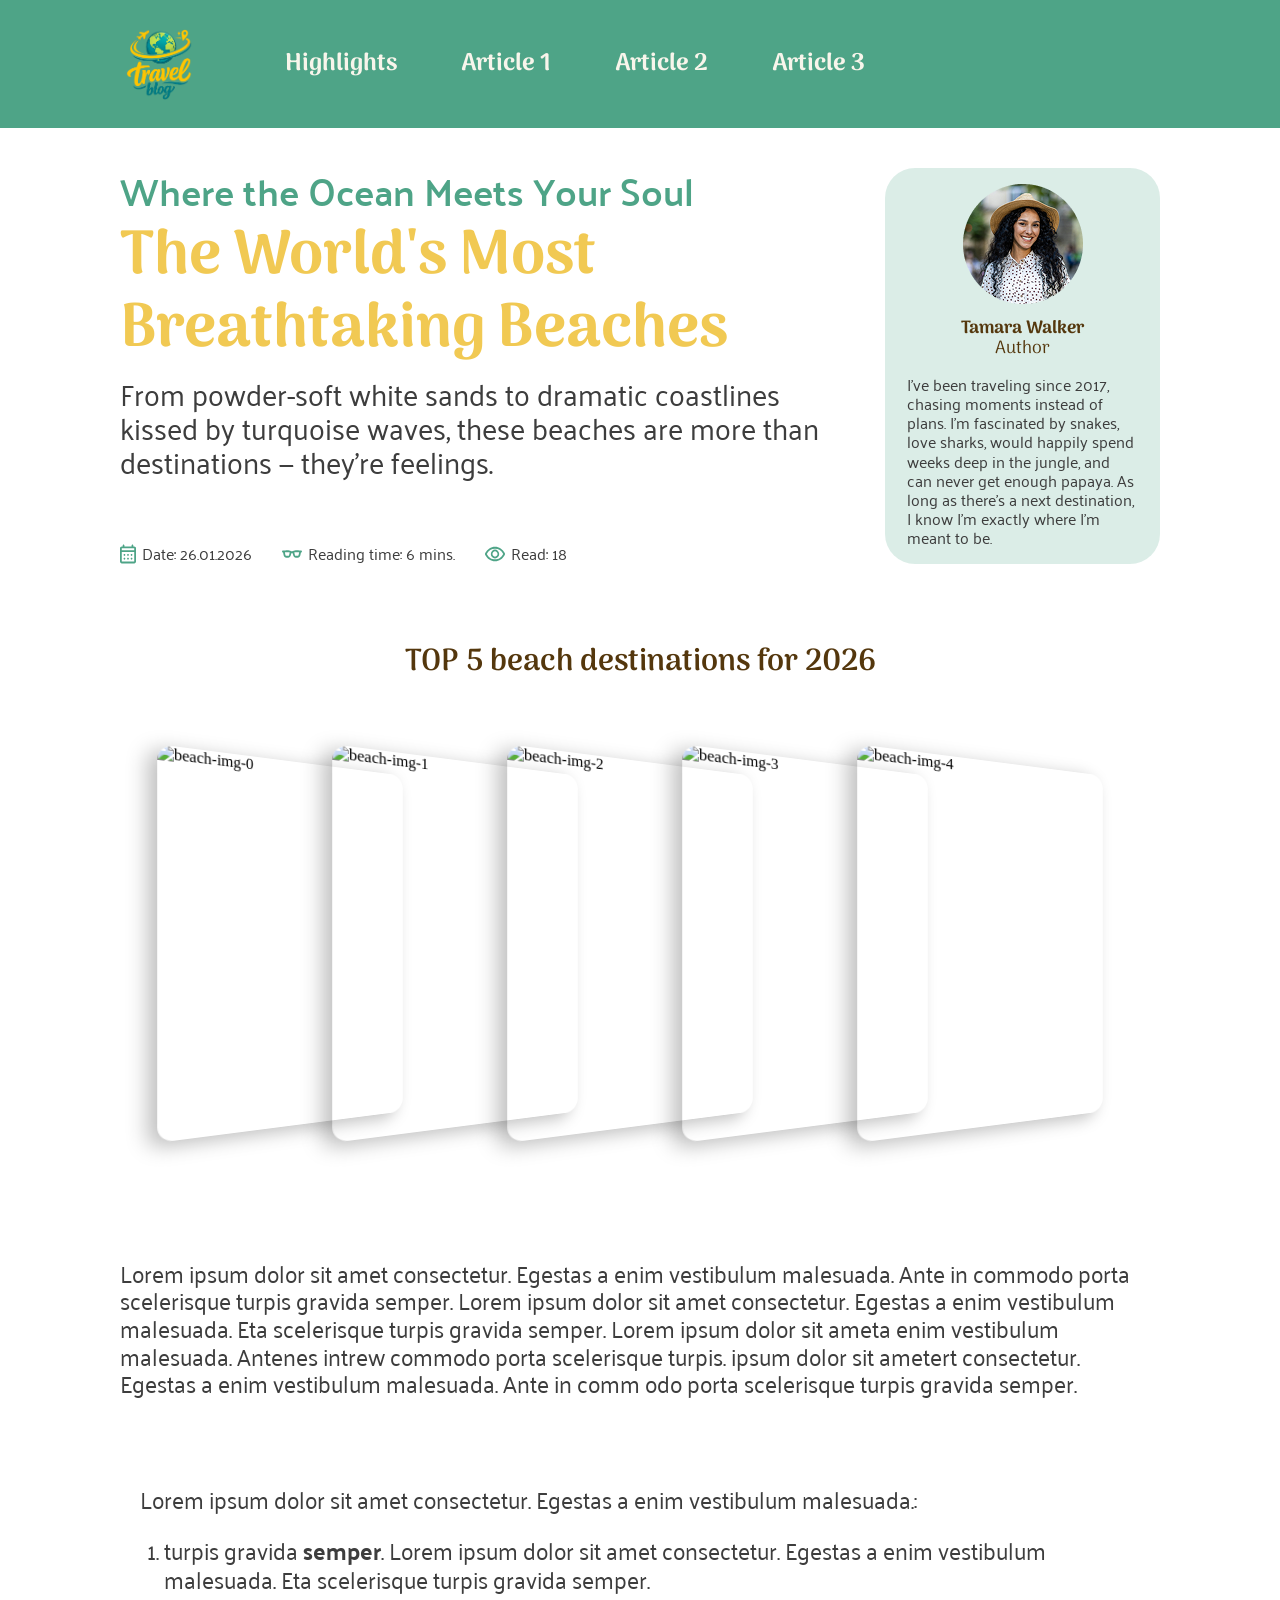
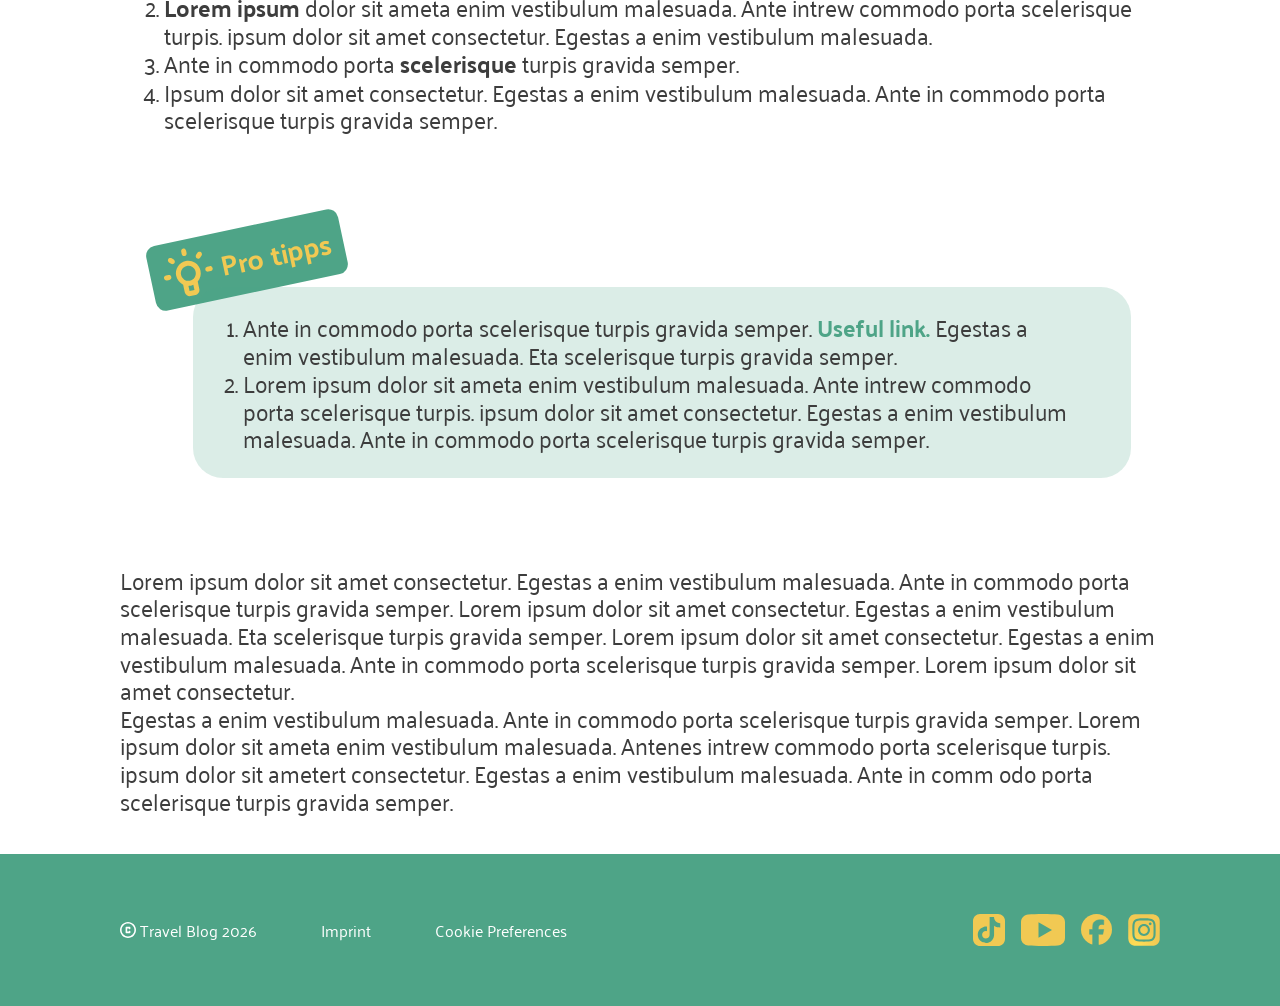
==== commit 5b9068e0: "fix: footer always bottom" ====
--- a/page/beaches.html
+++ b/page/beaches.html
@@ -135,7 +135,7 @@
                         <div class="radio_space">
                             <input type="radio" name="slider" value="four" />
                         </div>
-                        
+
                         <div class="card-wrapper">
                             <img
                                 class="cards-element ele-zero"
@@ -232,7 +232,7 @@
             </section>
         </section>
         <!-- #endregion content-main -->
-
+        <section class="fillspace"></section>
         <!-- #region footer -->
         <footer>
             <div>
--- a/styles/components/header.css
+++ b/styles/components/header.css
@@ -125,9 +125,9 @@
     header {
         nav {
             height: 128px;
-            padding: 0px max(calc(50% - 600px), 120px);
+            padding: 0px clamp(20px, calc((100vw - 400px) * 100 / 840 + 20px), 120px);
             justify-content: flex-start;
-            gap: clamp(16px, calc((100vw - 800px) * 86 / 600 + 16px), 102px);
+            gap: clamp(56px, calc((100vw - 800px) * 46 / 600 + 56px), 102px);
         }
 
         ul {
@@ -136,7 +136,7 @@
             position: relative;
             height: 100%;
             width: auto;
-            gap: clamp(8px, calc((100vw - 800px) * 64 / 600 + 16px), 72px);
+            gap: clamp(32px, calc((100vw - 800px) * 40 / 600 + 32px), 72px);
             background-color: #00000000;
         }
 
@@ -147,6 +147,14 @@
         }
     }
     /* #endregion header min-width: 769px */
+}
+
+@media screen and (min-width: 1440px) {
+    header {
+        nav {
+            padding: 0px max(calc(50% - 600px), 120px);
+        }
+    }
 }
 
 /* OPTIONAL media query */
--- a/styles/components/content-main.css
+++ b/styles/components/content-main.css
@@ -1,8 +1,19 @@
+body {
+    height: 100svh;
+    /* height: ; */
+    display: flex;
+    flex-direction: column;
+}
+
 .content-main {
     display: flex;
     flex-direction: column;
     align-items: center;
     width: 100%;
+}
+
+.fillspace {
+    height: 100%;
 }
 
 /* smooth content limitation for content sections with up to 120px padding */
@@ -12,7 +23,6 @@
 /* |  |<- 20| Content (mobi) | 20->|  | */
 
 .content-main-section {
-    height: 100%;
     width: 100%;
     /* padding desktop/mobile top/bottom 80px -> 40px & left/right 120px -> 20px */
     padding: clamp(20px, calc((100vw - 400px) * (40 - 20) / 820 + 20px), 40px)
--- a/styles/components/footer.css
+++ b/styles/components/footer.css
@@ -1,15 +1,16 @@
 /* #region footer */
 footer {
     background-color: var(--color-main1);
-    height: 134px;
-    margin-bottom: 88px;
     width: 100%;
-    padding: 24px clamp(30px, calc((100vw - 400px) * 96 / 840 + 24px), 120px);
     display: flex;
     align-items: center;
 
-    div {
+    > div {
         width: 100%;
+        height: 222px;
+        padding: 24px clamp(30px, calc((100vw - 400px) * 96 / 840 + 24px), 120px);
+        padding-bottom: 112px;
+
         display: flex;
         justify-content: space-between;
         align-items: flex-end;
@@ -53,7 +54,6 @@
         display: flex;
         align-items: flex-end;
         justify-content: flex-end;
-        width: 200px;
         gap: clamp(8px, 3.5vw, 16px);
 
         img {
@@ -70,18 +70,21 @@
 /* #region media queries */
 @media screen and (min-width: 1441px) {
     footer {
-        padding: 24px max(calc(50% - 720px + 120px), 120px);
+        > div {
+            padding: 24px max(calc(50% - 720px + 120px), 120px);
+        }
     }
 }
 
 @media screen and (min-width: 769px) {
     footer {
-        height: 152px;
         margin-bottom: 0;
         align-items: center;
 
-        div {
+        > div {
+            height: 152px;
             align-items: center;
+            padding-bottom: 24px;
         }
 
         .footer-copyright ul {
@@ -111,10 +114,11 @@
 
 @media screen and (min-width: 320px) and (max-width: 374px) {
     footer {
-        margin-bottom: clamp(20px, calc(100vw * 68 / 319 + 20px), 88px);
-
         div {
             flex-direction: column;
+            align-items: center;
+            justify-content: center;
+
             gap: 5px;
 
             .footer-copyright {
@@ -132,7 +136,6 @@
             .footer-social {
                 flex-direction: row;
                 align-items: space-between;
-                width: 100%;
             }
         }
     }
@@ -141,12 +144,14 @@
 /* OPTIONAL media query */
 @media screen and (max-width: 319px) {
     footer {
-        margin-bottom: clamp(20px, calc(100vw * 68 / 319 + 20px), 88px);
-        height: clamp(80px, calc(100vw * 54 / 319 + 80px), 134px);
-        padding: 0;
+        > div {
+            height: clamp(168px, calc(100vw * 54 / 319 + 168px), 222px);
+            padding: 0;
+            padding-bottom: clamp(20px, calc(100vw * 68 / 319 + 20px), 88px);
+            flex-direction: column;
+            align-items: center;
+            justify-content: center;
 
-        div {
-            flex-direction: column;
             gap: 5px;
             .footer-copyright {
                 align-items: center;
@@ -168,8 +173,7 @@
             .footer-social {
                 flex-direction: row;
                 justify-content: center;
-                /* align-items: space-between; */
-                align-items: flex-start;
+                align-items: space-between;
 
                 width: 100%;
                 img {
--- a/styles/page/beaches.css
+++ b/styles/page/beaches.css
@@ -54,7 +54,7 @@
     .slider-cards {
         display: flex;
         align-items: flex-start;
-        height: 440px;
+        height: clamp(380px, calc((100vw - 800px) * 200 / 640) + 380px, 580px);
 
         /* gap between radio buttons (+hover) is already sufficient */
         /* gap: 0; */
@@ -127,8 +127,6 @@
 /* #region media queries */
 @media screen and (max-width: 768px) {
     .section-slider {
-        height: 440px;
-
         .card-wrapper {
             position: absolute;
         }
@@ -222,7 +220,6 @@
 
                 .cards-element:hover ~ .cards-element {
                     transform: perspective(250px) rotateY(-10deg) scaleY(0.9) scaleX(0.9);
-                    /* z-index: 0; */
                 }
             }
             /* #region slider-hover-index */
